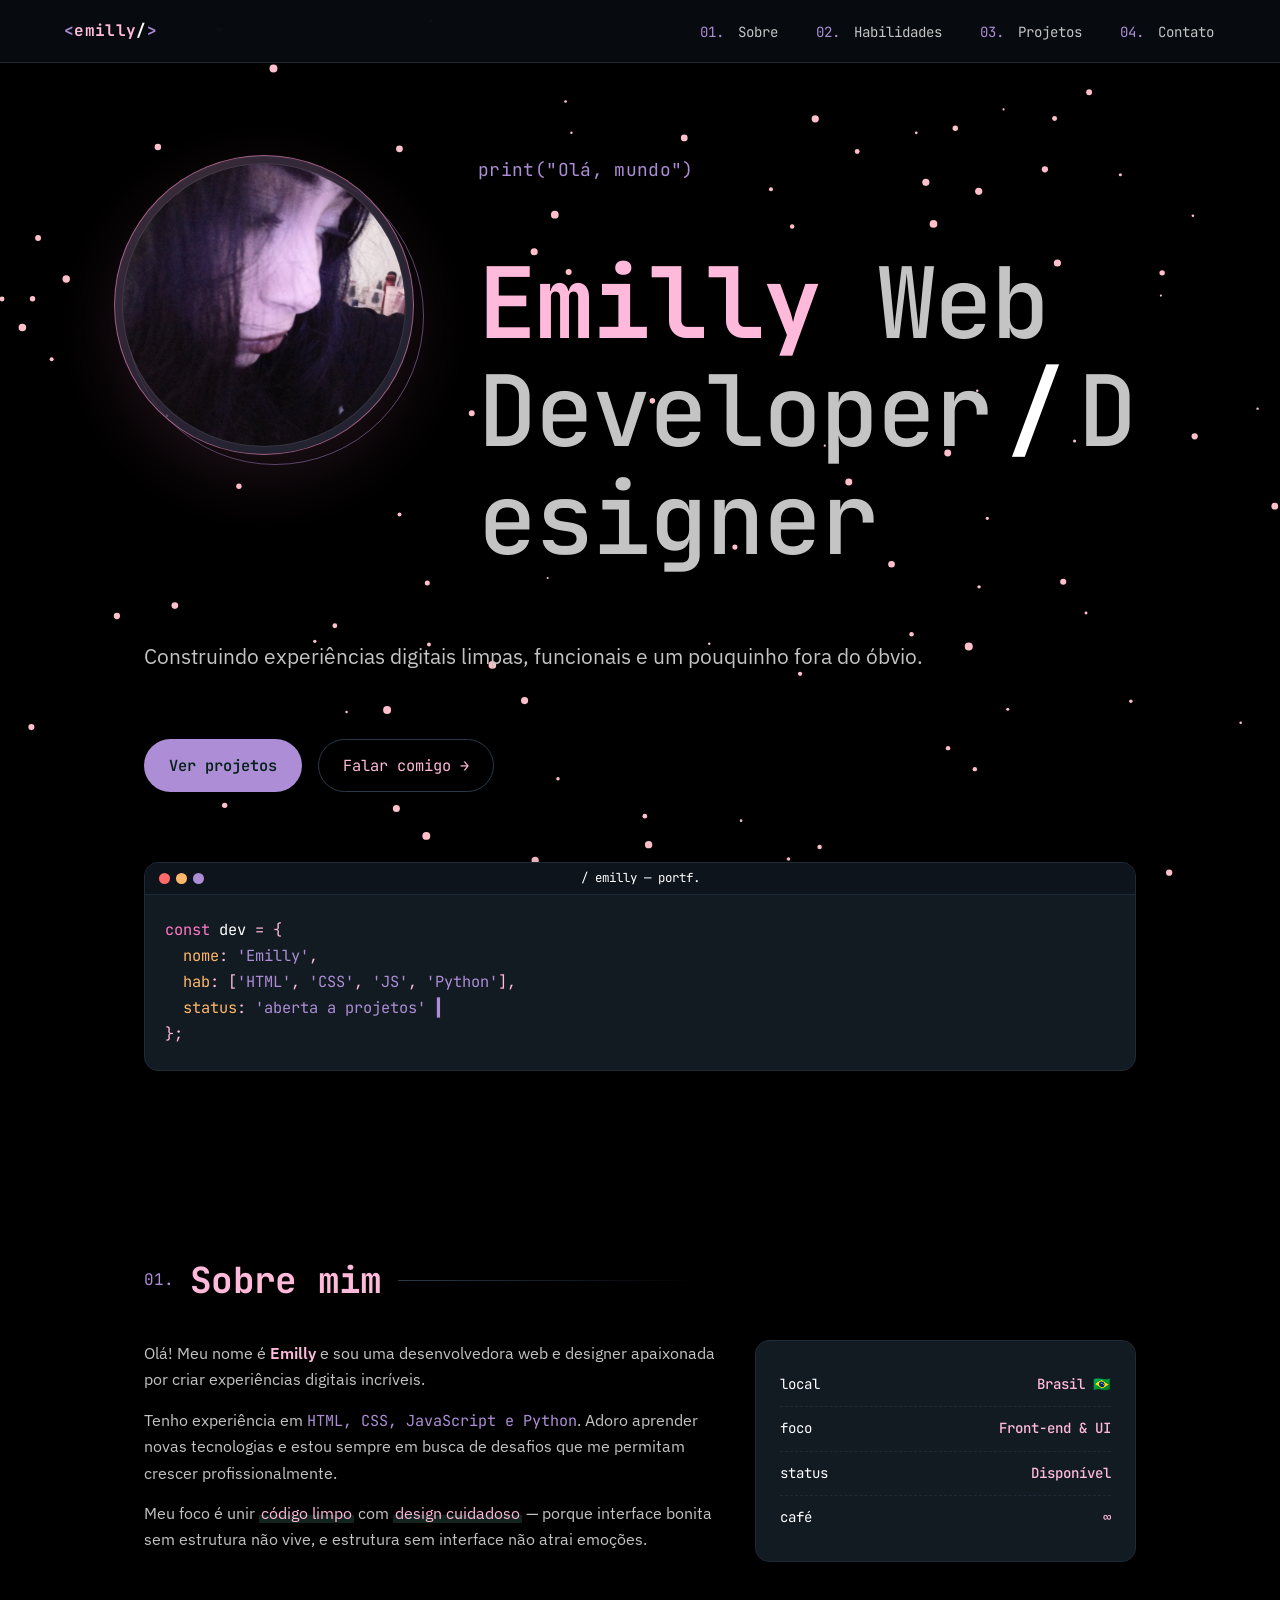
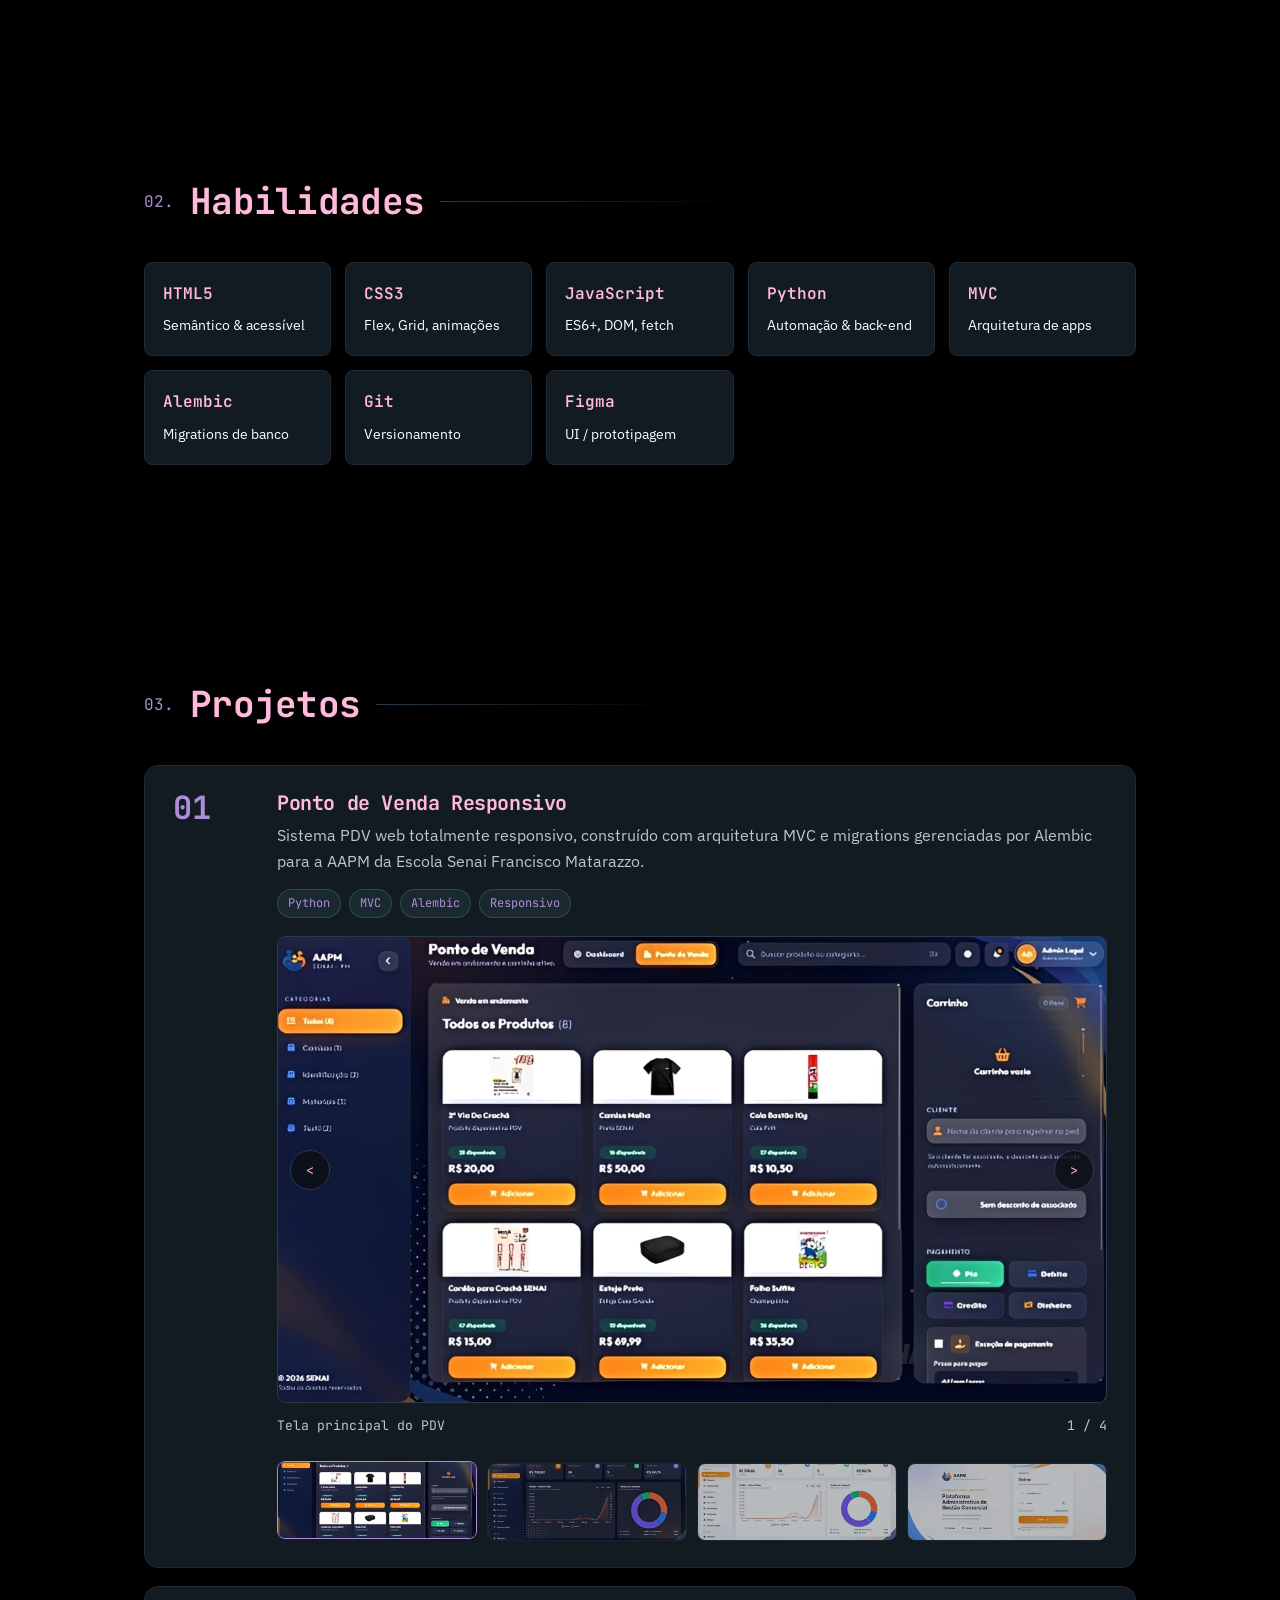
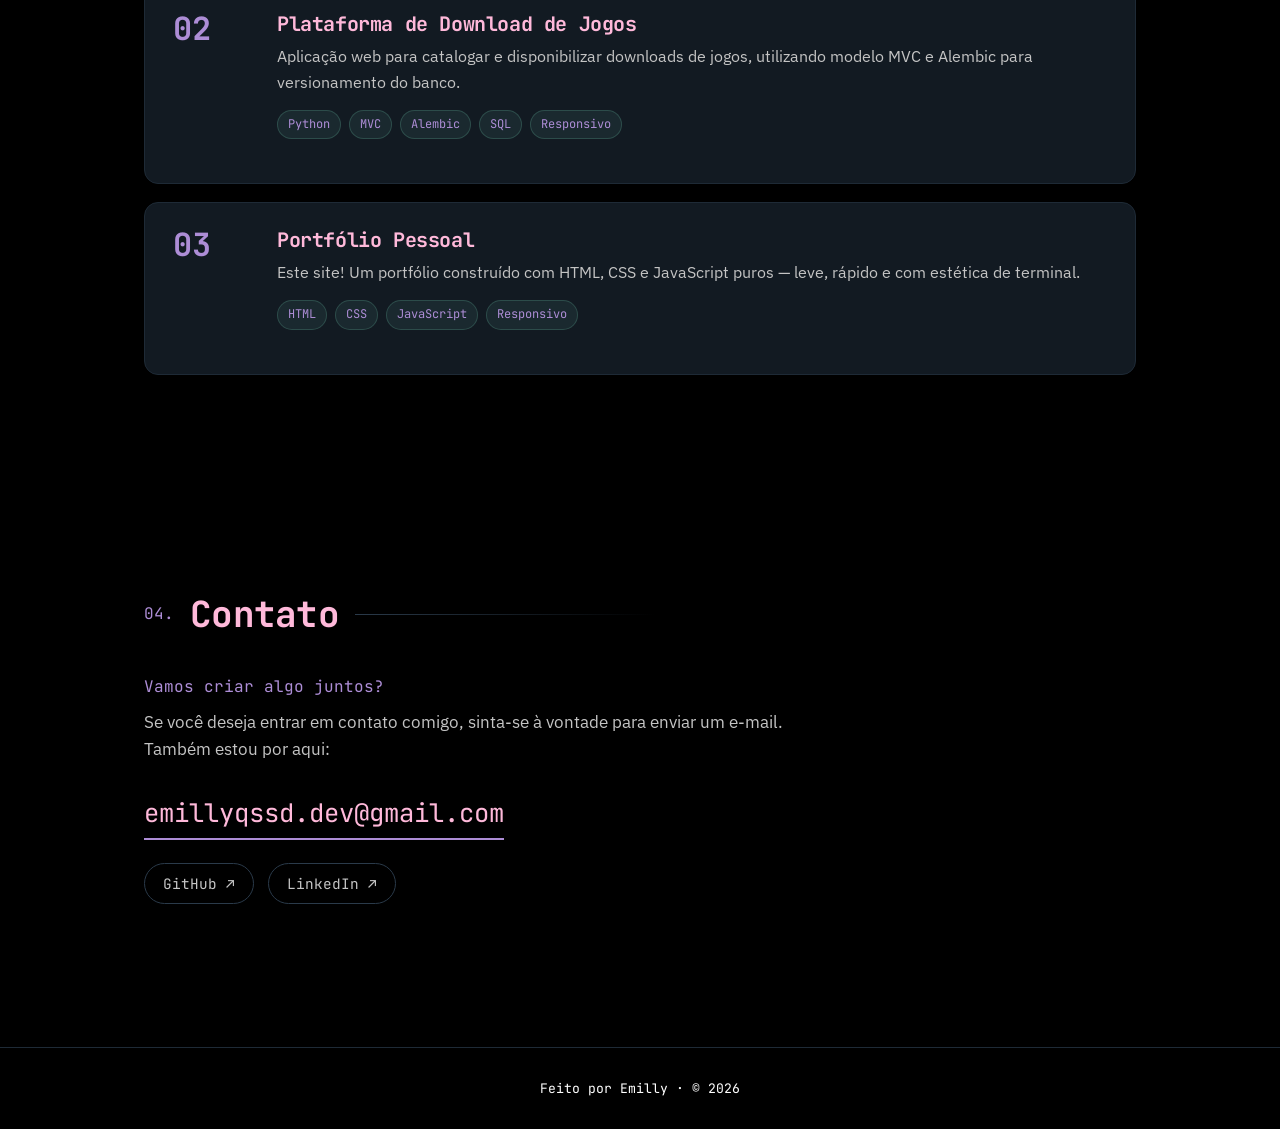
==== index.html @ 69120633 "Adicionando arquivo index.html do portfólio" ====
<!doctype html>
<html lang="pt-br">
  <head>
    <meta charset="UTF-8" />
    <meta name="viewport" content="width=device-width, initial-scale=1.0" />
    <meta
      name="description"
      content="Portfólio de Emilly — Web Developer & Designer"
    />
    <title>Emilly · Web Desenvolvedora / Designer</title>
    <link rel="preconnect" href="https://fonts.googleapis.com" />
    <link rel="preconnect" href="https://fonts.gstatic.com" crossorigin />
    <link
      href="https://fonts.googleapis.com/css2?family=JetBrains+Mono:wght@400;500;700&family=IBM+Plex+Sans:wght@300;400;500;600&display=swap"
      rel="stylesheet"
    />
    <link rel="stylesheet" href="/styles/index.css" />
    <link rel="icon" href="/img/luapfp.png.png" />
  </head>
  <body>
    <canvas id="particleCanvas"></canvas>

    <a class="skip-link" href="#sobre">Pular para o conteúdo</a>

    <header class="navbar">
      <a href="#" class="logo" aria-label="Início">
        <span class="logo-bracket">&lt;</span>emilly<span class="logo-slash"
          >/</span
        ><span class="logo-bracket">&gt;</span>
      </a>
      <nav aria-label="Navegação principal">
        <ul class="nav-links">
          <li>
            <a href="#sobre"><span class="nav-index">01.</span> Sobre</a>
          </li>
          <li>
            <a href="#habilidades"
              ><span class="nav-index">02.</span> Habilidades</a
            >
          </li>
          <li>
            <a href="#projetos"><span class="nav-index">03.</span> Projetos</a>
          </li>
          <li>
            <a href="#contato"><span class="nav-index">04.</span> Contato</a>
          </li>
        </ul>
      </nav>
      <button class="nav-toggle" aria-label="Abrir menu" aria-expanded="false">
        <span></span><span></span><span></span>
      </button>
    </header>

    <main>
      <section class="hero" id="home">
        <div class="hero-inner">
          <div class="hero-copy">
          <p class="hero-greeting">print("Olá, mundo")</p>
          <h1>
            <span class="hero-name">Emilly  <span class="hero-role"
              >Web Developer<span class="slash">/</span>Designer</span
            ></span>
           
          </h1>
          <p class="hero-sub">
            Construindo experiências digitais limpas, funcionais e um pouquinho
            fora do óbvio.
          </p>
          <div class="hero-cta">
            <a href="#projetos" class="btn btn-primary">Ver projetos</a>
            <a href="#contato" class="btn btn-ghost">Falar comigo →</a>
          </div>
          <div class="hero-terminal" aria-hidden="true">
            <div class="terminal-bar">
              <span></span><span></span><span></span>
              <p> / emilly — portf.</p>
            </div>
            <pre class="terminal-body">
<span class="tl-c">const</span> <span class="tl-v">dev</span> = {
  <span class="tl-k">nome</span>: <span class="tl-s">'Emilly'</span>,
  <span class="tl-k">hab</span>: [<span class="tl-s">'HTML'</span>, <span class="tl-s">'CSS'</span>, <span class="tl-s">'JS'</span>, <span class="tl-s">'Python'</span>],
  <span class="tl-k">status</span>: <span class="tl-s">'aberta a projetos'</span> <span class="cursor">▍</span>
};</pre>
          </div>
          </div>
          <aside class="hero-profile" aria-label="Foto de perfil de Emilly">
            <div class="profile-frame">
              <img src="/img/perfil.png" alt="Foto de perfil de Emilly" />
            </div>
          </aside>
        </div>
      </section>

      <section class="section about" id="sobre">
        <header class="section-head">
          <span class="section-num">01.</span>
          <h2>Sobre mim</h2>
          <span class="section-line"></span>
        </header>
        <div class="about-grid">
          <div class="about-text">
            <p>
              Olá! Meu nome é <strong>Emilly</strong> e sou uma desenvolvedora
              web e designer apaixonada por criar experiências digitais
              incríveis.
            </p>
            <p>
              Tenho experiência em <em>HTML, CSS, JavaScript e Python</em>.
              Adoro aprender novas tecnologias e estou sempre em busca de
              desafios que me permitam crescer profissionalmente.
            </p>
            <p>
              Meu foco é unir <span class="hl">código limpo</span> com
              <span class="hl">design cuidadoso</span> — porque interface bonita
              sem estrutura não vive, e estrutura sem interface não atrai emoções.
            </p>
          </div>
          <aside class="about-card" aria-label="Resumo rápido">
            <ul>
              <li><span>local</span><b>Brasil 🇧🇷</b></li>
              <li><span>foco</span><b>Front-end & UI</b></li>
              <li><span>status</span><b class="status-dot">Disponível</b></li>
              <li><span>café</span><b>∞</b></li>
            </ul>
          </aside>
        </div>
      </section>

      <section class="section habilidades" id="habilidades">
        <header class="section-head">
          <span class="section-num">02.</span>
          <h2>Habilidades</h2>
          <span class="section-line"></span>
        </header>
        <ul class="habilidades-grid">
          <li><b>HTML5</b><span>Semântico & acessível</span></li>
          <li><b>CSS3</b><span>Flex, Grid, animações</span></li>
          <li><b>JavaScript</b><span>ES6+, DOM, fetch</span></li>
          <li><b>Python</b><span>Automação & back-end</span></li>
          <li><b>MVC</b><span>Arquitetura de apps</span></li>
          <li><b>Alembic</b><span>Migrations de banco</span></li>
          <li><b>Git</b><span>Versionamento</span></li>
          <li><b>Figma</b><span>UI / prototipagem</span></li>
        </ul>
      </section>

      <section class="section projects" id="projetos">
        <header class="section-head">
          <span class="section-num">03.</span>
          <h2>Projetos</h2>
          <span class="section-line"></span>
        </header>
        <ul class="projects-list">
          <li class="project-card">
            <div class="project-index">01</div>
            <div class="project-body">
              <h3>Ponto de Venda Responsivo</h3>
              <p>
                Sistema PDV web totalmente responsivo, construído com
                arquitetura MVC e migrations gerenciadas por Alembic para a AAPM da Escola Senai Francisco Matarazzo.
              </p>
              <div class="project-tags">
                <span>Python</span><span>MVC</span><span>Alembic</span
                ><span>Responsivo</span>
              </div>
              <div class="project-gallery" data-gallery>
                <div class="gallery-stage">
                  <button class="gallery-control gallery-prev" type="button" aria-label="Foto anterior">
                    <span aria-hidden="true">&lt;</span>
                  </button>
                  <button class="gallery-main" type="button" aria-label="Ampliar imagem do projeto">
                    <img src="/img/pontovenda.png" alt="Tela do ponto de venda responsivo" />
                  </button>
                  <button class="gallery-control gallery-next" type="button" aria-label="Próxima foto">
                    <span aria-hidden="true">&gt;</span>
                  </button>
                </div>
                <div class="gallery-info">
                  <p class="gallery-caption">Tela principal do PDV</p>
                  <p class="gallery-count" aria-live="polite">1 / 4</p>
                </div>
                <div class="gallery-thumbs" aria-label="Fotos do projeto Ponto de Venda Responsivo">
                  <button class="gallery-thumb is-active" type="button" aria-label="Ver tela principal do PDV">
                    <img src="/img/pontovenda.png" alt="Tela principal do PDV" data-caption="Tela principal do PDV" />
                  </button>
                  <button class="gallery-thumb" type="button" aria-label="Ver dashboard no tema escuro">
                    <img src="/img/dashboarddark.png" alt="Dashboard do PDV em tema escuro" data-caption="Dashboard no tema escuro" />
                  </button>
                  <button class="gallery-thumb" type="button" aria-label="Ver dashboard no tema claro">
                    <img src="/img/dashboardlight.png" alt="Dashboard do PDV em tema claro" data-caption="Dashboard no tema claro" />
                  </button>
                  <button class="gallery-thumb" type="button" aria-label="Ver página de login">
                    <img src="/img/login.png" alt="Página de login do sistema" data-caption="Página de login" />
                  </button>
                </div>
              </div>
            </div>
          </li>
          <li class="project-card">
            <div class="project-index">02</div>
            <div class="project-body">
              <h3>Plataforma de Download de Jogos</h3>
              <p>
                Aplicação web para catalogar e disponibilizar downloads de
                jogos, utilizando modelo MVC e Alembic para versionamento do
                banco.
              </p>
              <div class="project-tags">
                <span>Python</span><span>MVC</span><span>Alembic</span
                ><span>SQL</span><span>Responsivo</span>
              </div>
            </div>
          </li>
          <li class="project-card">
            <div class="project-index">03</div>
            <div class="project-body">
              <h3>Portfólio Pessoal</h3>
              <p>
                Este site! Um portfólio construído com HTML, CSS e JavaScript
                puros — leve, rápido e com estética de terminal.
              </p>
              <div class="project-tags">
                <span>HTML</span><span>CSS</span><span>JavaScript</span><span>Responsivo</span>
              </div>
            </div>
          </li>
        </ul>
      </section>

      <section class="section contact" id="contato">
        <header class="section-head">
          <span class="section-num">04.</span>
          <h2>Contato</h2>
          <span class="section-line"></span>
        </header>
        <div class="contact-inner">
          <p class="contact-lead">Vamos criar algo juntos?</p>
          <p class="contact-text">
            Se você deseja entrar em contato comigo, sinta-se à vontade para
            enviar um e-mail. Também estou por aqui:
          </p>
          <a class="contact-mail" href="https://workspace.google.com/intl/pt-BR/gmail/"
            >emillyqssd.dev@gmail.com</a
          >
          <ul class="socials" aria-label="Redes sociais">
            <li>
              <a href="https://github.com/emmy-qssd" target="_blank" rel="noopener"
                >GitHub ↗</a
              >
            </li>
            <li>
              <a href="https://linkedin.com/in/emilly-quessada" target="_blank" rel="noopener"
                >LinkedIn ↗</a
              >
            </li>
          </ul>
        </div>
      </section>
    </main>

    <footer class="footer">
      <p>
        Feito por Emilly · ©
        <span id="year"></span>
      </p>
    </footer>

    <div class="gallery-lightbox" aria-hidden="true" role="dialog" aria-label="Imagem ampliada do projeto">
      <button class="lightbox-close" type="button" aria-label="Fechar visualização">&times;</button>
      <button class="lightbox-nav lightbox-prev" type="button" aria-label="Imagem anterior">&lt;</button>
      <figure>
        <img src="" alt="" />
        <figcaption></figcaption>
      </figure>
      <button class="lightbox-nav lightbox-next" type="button" aria-label="Próxima imagem">&gt;</button>
    </div>

    <script src="/interaction/index.js">
    </script>
  </body>
</html>
---- styles/index.css ----
:root {
    --bg:            #000000;
    --bg-elev:       #10161d;
    --bg-card:       #121a22;
    --border:        #1e2a36;
    --border-strong: #2a3a4a;

    --text:          #ffb9da;
    --text-dim:      #c4c4c4;
    --text-mute:     #ffffff;

    --accent:        #ad8dd6;   /* mint / terminal green */
    --accent-2:      #ffffff;   /* cyan */
    --accent-warm:   #ffb86b;   /* highlight warm */
    --danger:        #ff6a6a;

    /* Typography */
    --font-mono: 'JetBrains Mono', ui-monospace, 'Fira Code', Menlo, monospace;
    --font-sans: 'IBM Plex Sans', system-ui, -apple-system, Segoe UI, sans-serif;

    /* Layout */
    --maxw: 1120px;
    --radius: 14px;
    --radius-sm: 8px;
    --shadow-1: 0 1px 0 rgba(255,255,255,0.03) inset, 0 10px 30px rgba(0,0,0,0.35);

    --ease: cubic-bezier(.2,.7,.2,1);
}

*,
*::before,
*::after { box-sizing: border-box; }

html { scroll-behavior: smooth; }

html {
    scrollbar-width: thin;
    scrollbar-color: #ff8fc7 #080c10;
}

::-webkit-scrollbar {
    width: 12px;
}

::-webkit-scrollbar-track {
    background: #080c10;
}

::-webkit-scrollbar-thumb {
    background: linear-gradient(180deg, #ff8fc7, #ad8dd6);
    border: 3px solid #080c10;
    border-radius: 999px;
}

::-webkit-scrollbar-thumb:hover {
    background: linear-gradient(180deg, #ffb9da, #ff8fc7);
}

body {
    margin: 0;
    background: var(--bg);
    color: var(--text);
    font-family: var(--font-sans);
    font-size: 16px;
    line-height: 1.65;
    -webkit-font-smoothing: antialiased;
    text-rendering: optimizeLegibility;
    overflow-x: hidden;
}

img,
picture,
video,
canvas,
svg {
    max-width: 100%;
}

/* Subtle grid + noise background */
body::before {
    content: \"\";
    position: fixed; inset: 0;
    background-image:
        radial-gradient(1000px 500px at 85% -10%, rgba(126,231,199,0.08), transparent 60%),
        radial-gradient(700px 400px at -10% 20%, rgba(106,193,255,0.06), transparent 60%),
        linear-gradient(transparent 95%, rgba(255,255,255,0.03) 95%),
        linear-gradient(90deg, transparent 95%, rgba(255,255,255,0.03) 95%);
    background-size: auto, auto, 32px 32px, 32px 32px;
    pointer-events: none;
    z-index: -1;
}

h1,h2,h3 {
    font-family: var(--font-mono);
    font-weight: 700;
    letter-spacing: -0.02em;
    line-height: 1.1;
    margin: 0;
}

p { margin: 0; }
ul { list-style: none; padding: 0; margin: 0; }
a { color: inherit; text-decoration: none; }

::selection { background: var(--accent); color: #06231b; }

.skip-link {
    position: absolute; left: -9999px; top: 0;
    background: var(--accent); color: #06231b; padding: 8px 14px;
    font-family: var(--font-mono); font-size: .85rem; border-radius: 0 0 8px 0;
    z-index: 100;
}
.skip-link:focus { left: 0; }

/* ---------- Navbar ---------- */
.navbar {
    position: sticky;
    top: 0;
    z-index: 50;
    display: flex;
    align-items: center;
    justify-content: space-between;
    padding: 18px clamp(20px, 5vw, 64px);
    background: rgba(11, 15, 20, 0.72);
    backdrop-filter: blur(18px);
    -webkit-backdrop-filter: blur(18px);
    border-bottom: 1px solid var(--border);
}

.logo {
    font-family: var(--font-mono);
    font-weight: 700;
    font-size: 1rem;
    letter-spacing: .02em;
    color: var(--text);
    transition: color .2s var(--ease);
}
.logo-bracket { color: var(--accent); }
.logo-slash   { color: var(--accent-2); }
.logo:hover   { color: var(--accent); }

.nav-links {
    display: flex;
    gap: clamp(18px, 3vw, 34px);
}
.nav-links a {
    font-family: var(--font-mono);
    font-size: .88rem;
    color: var(--text-dim);
    padding: 6px 2px;
    position: relative;
    transition: color .2s var(--ease);
}
.nav-links a::after {
    content: \"\";
    position: absolute; left: 0; right: 100%; bottom: 0;
    height: 1px; background: var(--accent);
    transition: right .35s var(--ease);
}
.nav-links a:hover,
.nav-links a:focus-visible { color: var(--text); }
.nav-links a:hover::after,
.nav-links a:focus-visible::after { right: 0; }
.nav-index { color: var(--accent); margin-right: 6px; }

.nav-toggle {
    display: none;
    background: transparent;
    border: 1px solid var(--border-strong);
    border-radius: 8px;
    width: 40px; height: 40px;
    padding: 10px;
    cursor: pointer;
    flex-direction: column;
    justify-content: space-between;
}
.nav-toggle span {
    display: block; height: 2px; background: var(--text); border-radius: 2px;
    transition: transform .3s var(--ease), opacity .3s var(--ease);
}
.nav-toggle.is-open span:nth-child(1) { transform: translateY(7px) rotate(45deg); }
.nav-toggle.is-open span:nth-child(2) { opacity: 0; }
.nav-toggle.is-open span:nth-child(3) { transform: translateY(-7px) rotate(-45deg); }

.hero {
    padding: clamp(46px, 8vw, 92px) clamp(20px, 5vw, 64px) clamp(44px, 8vw, 80px);
    max-width: var(--maxw);
    margin: 0 auto;
}
.hero-inner {
    display: grid;
    grid-template-columns: minmax(180px, 270px) minmax(0, 1fr);
    gap: clamp(34px, 5vw, 72px);
    align-items: start;
}
.hero-copy {
    display: contents;
}
.hero-profile {
    justify-self: end;
    width: clamp(200px, 25vw, 300px);
    grid-column: 1;
    grid-row: 1 / span 2;
    margin-top: 0;
    animation: fadeUp 1s var(--ease) both;
    animation-delay: .32s;
}
.profile-frame {
    position: center;
    aspect-ratio: 1;
    border: 1px solid rgba(255, 143, 199, .55);
    border-radius: 50%;
    padding: 8px;
    background:
        linear-gradient(145deg, rgba(255, 143, 199, .18), rgba(173, 141, 214, .10)),
        rgba(18, 26, 34, .8);
    box-shadow: 0 22px 70px rgba(255, 143, 199, .12), var(--shadow-1);
    transform: none;
    transition: transform .35s var(--ease), border-color .35s var(--ease), box-shadow .35s var(--ease);
}
.profile-frame::before {
    content: "";
    position: absolute;
    inset: 12px -10px -10px 12px;
    z-index: -1;
    border: 1px solid rgba(173, 141, 214, .55);
    border-radius: 50%;
}
.profile-frame::after {
    content: "";
    position: absolute;
    inset: 8px;
    border-radius: 50%;
    box-shadow: inset 0 0 0 1px rgba(255, 255, 255, .08);
    pointer-events: none;
}
.profile-frame:hover {
    transform: translateY(-4px);
    border-color: #ff8fc7;
    box-shadow: 0 26px 80px rgba(255, 143, 199, .18), var(--shadow-1);
}
.profile-frame img {
    width: 100%;
    height: 100%;
    display: block;
    object-fit: cover;
    object-position: 42% center;
    border-radius: 50%;
    filter: saturate(.92) contrast(1.04);
}

.hero-greeting {
    grid-column: 2;
    min-width: 0;
    font-family: var(--font-mono);
    color: var(--accent);
    font-size: clamp(1rem, 1.4vw, 1.12rem);
    letter-spacing: .02em;
    animation: fadeIn .8s var(--ease) both;
}

.hero h1 {
    grid-column: 2;
    min-width: 0;
    font-size: clamp(3rem, 8.8vw, 6.15rem);
    display: flex; flex-direction: column; gap: 12px;
    animation: fadeUp .9s var(--ease) both;
    animation-delay: .08s;
    overflow-wrap: anywhere;
}
.hero-name { color: var(--text); }
.hero-role {
    color: var(--text-dim);
    font-weight: 500;
}
.hero-role .slash {
    color: var(--accent-2);
    font-weight: 700;
    padding: 0 .15em;
}

.hero-sub {
    grid-column: 1 / -1;
    max-width: none;
    color: var(--text-dim);
    font-size: clamp(1.08rem, 1.9vw, 1.32rem);
    animation: fadeUp .9s var(--ease) both;
    animation-delay: .18s;
    line-height: 1.75;
}

.hero-cta {
    grid-column: 1 / -1;
    display: flex; flex-wrap: wrap; gap: 16px;
    animation: fadeUp .9s var(--ease) both;
    animation-delay: .28s;
}

/* Buttons */
.btn {
    display: inline-flex; align-items: center; gap: 8px;
    font-family: var(--font-mono);
    font-size: clamp(.94rem, 1.2vw, 1.02rem);
    padding: 13px 24px;
    border-radius: 999px;
    border: 1px solid transparent;
    transition: transform .2s var(--ease), background .3s var(--ease), color .3s var(--ease), border-color .3s var(--ease);
    cursor: pointer;
    will-change: transform;
}
.btn-primary {
    background: var(--accent);
    color: #06231b;
    font-weight: 600;
}
.btn-primary:hover { transform: translateY(-2px); background: #ffcede; }
.btn-ghost {
    color: var(--text);
    border-color: var(--border-strong);
    background: transparent;
}
.btn-ghost:hover { border-color: var(--accent); color: var(--accent); transform: translateY(-2px); }

.hero-terminal {
    grid-column: 1 / -1;
    margin-top: 6px;
    background: var(--bg-card);
    border: 1px solid var(--border);
    border-radius: var(--radius);
    box-shadow: var(--shadow-1);
    overflow: hidden;
    max-width: none;
    width: 100%;
    animation: fadeUp 1s var(--ease) both;
    animation-delay: .38s;
}
.terminal-bar {
    display: flex; align-items: center; gap: 6px;
    padding: 10px 14px;
    background: #0d141b;
    border-bottom: 1px solid var(--border);
    position: relative;
}
.terminal-bar span {
    width: 11px; height: 11px; border-radius: 50%;
    background: #3a4653;
}
.terminal-bar span:nth-child(1) { background: #ff6a6a; }
.terminal-bar span:nth-child(2) { background: #ffb86b; }
.terminal-bar span:nth-child(3) { background: var(--accent); }
.terminal-bar p {
    position: absolute; left: 50%; transform: translateX(-50%);
    font-family: var(--font-mono);
    font-size: .78rem;
    color: var(--text-mute);
}
.terminal-body {
    font-family: var(--font-mono);
    font-size: clamp(.92rem, 1.2vw, 1rem);
    line-height: 1.7;
    padding: 22px 20px;
    color: var(--text);
    margin: 0;
    white-space: pre;
    overflow-x: auto;
}
.tl-c { color: #ff79c6; }
.tl-v { color: var(--accent-2); }
.tl-k { color: var(--accent-warm); }
.tl-s { color: var(--accent); }
.cursor {
    color: var(--accent);
    animation: blink 1s steps(1) infinite;
    margin-left: 2px;
}

/* ---------- Sections ---------- */
.section {
    padding: clamp(60px, 9vw, 110px) clamp(20px, 5vw, 64px);
    max-width: var(--maxw);
    margin: 0 auto;
    width: 100%;
}

.section-head {
    display: flex;
    align-items: center;
    gap: 16px;
    margin-bottom: 40px;
}
.section-num {
    font-family: var(--font-mono);
    color: var(--accent);
    font-size: 1rem;
}
.section-head h2 {
    font-size: clamp(1.6rem, 3.5vw, 2.25rem);
    color: var(--text);
}
.section-line {
    flex: 1;
    height: 1px;
    background: linear-gradient(90deg, var(--border-strong), transparent);
    max-width: 300px;
}

/* ---------- About ---------- */
.about-grid {
    display: grid;
    grid-template-columns: 1.5fr 1fr;
    gap: 40px;
    align-items: start;
}
.about-text,
.about-card,
.project-body,
.contact-inner {
    min-width: 0;
}
.about-text p + p { margin-top: 14px; }
.about-text p { color: var(--text-dim); }
.about-text strong { color: var(--text); font-weight: 600; }
.about-text em { color: var(--accent); font-style: normal; font-family: var(--font-mono); font-size: .95em; }
.hl {
    color: var(--text);
    box-shadow: inset 0 -.5em 0 rgba(126,231,199,0.15);
    padding: 0 2px;
}

.about-card {
    background: var(--bg-card);
    border: 1px solid var(--border);
    border-radius: var(--radius);
    padding: 22px 24px;
    font-family: var(--font-mono);
    font-size: .88rem;
}
.about-card ul li {
    display: flex;
    justify-content: space-between;
    align-items: center;
    padding: 10px 0;
    border-bottom: 1px dashed var(--border);
}
.about-card ul li:last-child { border-bottom: none; }
.about-card ul li span { color: var(--text-mute); }
.about-card ul li b { color: var(--text); font-weight: 500; }
.status-dot::before {
    content: \"\";
    display: inline-block;
    width: 8px; height: 8px;
    border-radius: 50%;
    background: var(--accent);
    margin-right: 8px;
    box-shadow: 0 0 0 4px rgba(126,231,199,0.15);
    animation: pulse 2s var(--ease) infinite;
}

/* ---------- Habilidades ---------- */
.habilidades-grid {
    display: grid;
    grid-template-columns: repeat(auto-fill, minmax(180px, 1fr));
    gap: 14px;
}
.habilidades-grid li {
    background: var(--bg-card);
    border: 1px solid var(--border);
    border-radius: var(--radius-sm);
    padding: 18px 18px;
    transition: transform .25s var(--ease), border-color .25s var(--ease), background .25s var(--ease);
    position: relative;
    overflow: hidden;
}
.habilidades-grid li::before {
    content: \"\";
    position: absolute; top: 0; left: 0;
    width: 3px; height: 100%;
    background: var(--accent);
    transform: scaleY(0);
    transform-origin: bottom;
    transition: transform .3s var(--ease);
}
.habilidades-grid li:hover {
    transform: translateY(-3px);
    border-color: var(--border-strong);
    background: #141d26;
}
.habilidades-grid li:hover::before { transform: scaleY(1); }
.habilidades-grid li b {
    display: block;
    font-family: var(--font-mono);
    font-weight: 600;
    color: var(--text);
    margin-bottom: 4px;
}
.habilidades-grid li span {
    font-size: .85rem;
    color: var(--text-mute);
}

/* ---------- Projects ---------- */
.projects-list {
    display: grid;
    gap: 18px;
}
.project-card {
    display: grid;
    grid-template-columns: 80px 1fr;
    gap: 24px;
    align-items: start;
    background: var(--bg-card);
    border: 1px solid var(--border);
    border-radius: var(--radius);
    padding: 26px 28px;
    transition: transform .3s var(--ease), border-color .3s var(--ease);
    position: relative;
    overflow: hidden;
}
.project-card::after {
    content: \"\";
    position: absolute; inset: 0;
    background: radial-gradient(300px 200px at var(--x,50%) var(--y,50%), rgba(126,231,199,0.06), transparent 60%);
    opacity: 0;
    transition: opacity .3s var(--ease);
    pointer-events: none;
}
.project-card:hover {
    transform: translateY(-4px);
    border-color: var(--border-strong);
}
.project-card:hover::after { opacity: 1; }
.project-index {
    font-family: var(--font-mono);
    font-size: 2rem;
    color: var(--accent);
    font-weight: 700;
    line-height: 1;
}
.project-body h3 {
    font-size: 1.25rem;
    color: var(--text);
    margin-bottom: 8px;
    overflow-wrap: anywhere;
}
.project-body p {
    color: var(--text-dim);
    margin-bottom: 14px;
}
.project-tags {
    display: flex; flex-wrap: wrap; gap: 8px;
    margin-bottom: 18px;
}
.project-tags span {
    font-family: var(--font-mono);
    font-size: .75rem;
    padding: 4px 10px;
    background: rgba(126,231,199,0.08);
    color: var(--accent);
    border: 1px solid rgba(126,231,199,0.18);
    border-radius: 999px;
}
.project-gallery {
    display: grid;
    gap: 12px;
    margin-top: 18px;
}
.gallery-stage {
    position: relative;
    overflow: hidden;
    border: 1px solid var(--border-strong);
    border-radius: var(--radius-sm);
    background: #080c10;
    aspect-ratio: 16 / 9;
}
.gallery-main {
    width: 100%;
    height: 100%;
    display: block;
    padding: 0;
    border: 0;
    background: transparent;
    cursor: zoom-in;
}
.gallery-main img {
    width: 100%;
    height: 100%;
    display: block;
    object-fit: cover;
    transition: transform .45s var(--ease), opacity .25s var(--ease);
}
.gallery-stage:hover .gallery-main img {
    transform: scale(1.03);
}
.gallery-control,
.lightbox-nav,
.lightbox-close {
    font-family: var(--font-mono);
    border: 1px solid var(--border-strong);
    background: rgba(11, 15, 20, 0.78);
    color: var(--text);
    cursor: pointer;
    transition: transform .2s var(--ease), border-color .2s var(--ease), color .2s var(--ease), background .2s var(--ease);
}
.gallery-control {
    position: absolute;
    top: 50%;
    z-index: 2;
    width: 40px;
    height: 40px;
    border-radius: 50%;
    transform: translateY(-50%);
}
.gallery-prev { left: 12px; }
.gallery-next { right: 12px; }
.gallery-control:hover,
.lightbox-nav:hover,
.lightbox-close:hover {
    color: var(--accent);
    border-color: var(--accent);
    background: rgba(16, 22, 29, 0.95);
}
.gallery-control:hover {
    transform: translateY(-50%) scale(1.06);
}
.gallery-info {
    display: flex;
    align-items: center;
    justify-content: space-between;
    gap: 16px;
    color: var(--text-dim);
    font-family: var(--font-mono);
    font-size: .82rem;
}
.gallery-caption {
    min-width: 0;
    overflow-wrap: anywhere;
}
.gallery-count {
    color: var(--accent);
    white-space: nowrap;
}
.gallery-thumbs {
    display: grid;
    grid-template-columns: repeat(4, minmax(0, 1fr));
    gap: 10px;
}
.gallery-thumb {
    height: 78px;
    padding: 0;
    border: 1px solid var(--border);
    border-radius: var(--radius-sm);
    background: #080c10;
    overflow: hidden;
    cursor: pointer;
    opacity: .7;
    transition: opacity .2s var(--ease), transform .2s var(--ease), border-color .2s var(--ease);
}
.gallery-thumb img {
    width: 100%;
    height: 100%;
    display: block;
    object-fit: cover;
}
.gallery-thumb:hover,
.gallery-thumb.is-active {
    opacity: 1;
    border-color: var(--accent);
    transform: translateY(-2px);
}
.gallery-lightbox {
    position: fixed;
    inset: 0;
    z-index: 100;
    display: grid;
    place-items: center;
    padding: clamp(18px, 4vw, 48px);
    background: rgba(0, 0, 0, .86);
    opacity: 0;
    pointer-events: none;
    transition: opacity .25s var(--ease);
}
.gallery-lightbox.is-open {
    opacity: 1;
    pointer-events: auto;
}
.gallery-lightbox figure {
    width: min(100%, 1040px);
    margin: 0;
}
.gallery-lightbox img {
    width: 100%;
    max-height: 78vh;
    display: block;
    object-fit: contain;
    border: 1px solid var(--border-strong);
    border-radius: var(--radius-sm);
    background: #080c10;
    box-shadow: var(--shadow-1);
}
.gallery-lightbox figcaption {
    margin-top: 12px;
    text-align: center;
    color: var(--text);
    font-family: var(--font-mono);
    font-size: .92rem;
}
.lightbox-close,
.lightbox-nav {
    position: absolute;
    display: grid;
    place-items: center;
    border-radius: 50%;
}
.lightbox-close {
    top: 18px;
    right: 18px;
    width: 42px;
    height: 42px;
    font-size: 1.4rem;
}
.lightbox-nav {
    top: 50%;
    width: 46px;
    height: 46px;
    transform: translateY(-50%);
    font-size: 1.2rem;
}
.lightbox-prev { left: 18px; }
.lightbox-next { right: 18px; }
.lightbox-nav:hover {
    transform: translateY(-50%) scale(1.06);
}

/* ---------- Contact ---------- */
.contact-inner {
    max-width: 680px;
}
.contact-lead {
    font-family: var(--font-mono);
    color: var(--accent);
    font-size: 1rem;
    margin-bottom: 8px;
}
.contact-inner h2 { margin-bottom: 12px; }
.contact-text {
    color: var(--text-dim);
    font-size: 1.05rem;
    margin-bottom: 24px;
}
.contact-mail {
    display: inline-block;
    font-family: var(--font-mono);
    font-size: clamp(1.1rem, 2.4vw, 1.6rem);
    color: var(--text);
    padding: 4px 0;
    border-bottom: 2px solid var(--accent);
    transition: color .25s var(--ease), transform .25s var(--ease);
    word-break: break-all;
}
.contact-mail:hover {
    color: var(--accent);
    transform: translateX(4px);
}
.socials {
    display: flex; flex-wrap: wrap; gap: 14px;
    margin-top: 30px;
}
.socials a {
    font-family: var(--font-mono);
    font-size: .9rem;
    padding: 10px 18px;
    border: 1px solid var(--border-strong);
    border-radius: 999px;
    color: var(--text-dim);
    transition: all .25s var(--ease);
}
.socials a:hover {
    color: var(--accent);
    border-color: var(--accent);
    transform: translateY(-2px);
}

.footer {
    padding: 30px 20px;
    text-align: center;
    color: var(--text-mute);
    font-family: var(--font-mono);
    font-size: .82rem;
    border-top: 1px solid var(--border);
    margin-top: 40px;
}

@keyframes fadeIn {
    from { opacity: 0; }
    to   { opacity: 1; }
}
@keyframes fadeUp {
    from { opacity: 0; transform: translateY(20px); }
    to   { opacity: 1; transform: translateY(0); }
}
@keyframes blink {
    50% { opacity: 0; }
}
@keyframes pulse {
    0%,100% { box-shadow: 0 0 0 4px rgba(126,231,199,0.15); }
    50%     { box-shadow: 0 0 0 8px rgba(126,231,199,0.04); }
}

/* ---------- Focus states ---------- */
a:focus-visible,
button:focus-visible {
    outline: 2px solid var(--accent);
    outline-offset: 3px;
    border-radius: 4px;
}

@media (max-width: 820px) {
    .navbar {
        padding-inline: clamp(16px, 4vw, 28px);
    }
    .hero-inner {
        grid-template-columns: 1fr;
    }
    .hero-greeting,
    .hero h1,
    .hero-sub,
    .hero-cta,
    .hero-terminal {
        grid-column: 1;
    }
    .hero-profile {
        justify-self: center;
        width: min(54vw, 240px);
        grid-column: 1;
        grid-row: auto;
        margin-top: 0;
    }
    .about-grid { grid-template-columns: 1fr; }
    .project-card { grid-template-columns: 60px 1fr; padding: 22px; gap: 16px; }
    .project-index { font-size: 1.5rem; }
    .gallery-thumb { height: 64px; }
}

@media (max-width: 640px) {
    body {
        font-size: 15px;
    }
    .nav-toggle { display: flex; }
    .nav-links {
        position: fixed;
        top: 68px; left: 0; right: 0;
        flex-direction: column;
        gap: 0;
        background: var(--bg-elev);
        border-bottom: 1px solid var(--border);
        padding: 8px 0;
        transform: translateY(-120%);
        transition: transform .35s var(--ease);
    }
    .nav-links.open { transform: translateY(0); }
    .nav-links li { border-bottom: 1px solid var(--border); }
    .nav-links li:last-child { border-bottom: none; }
    .nav-links a {
        display: block;
        padding: 16px clamp(20px, 5vw, 64px);
    }

    .hero {
        padding: 52px clamp(16px, 5vw, 24px) 42px;
    }
    .hero-copy {
        gap: 26px;
        padding-top: 0;
    }
    .hero h1 {
        font-size: clamp(2.45rem, 14vw, 3.25rem);
        gap: 8px;
    }
    .hero-role {
        font-size: .9em;
    }
    .hero-cta {
        gap: 12px;
    }
    .btn {
        justify-content: center;
        min-height: 44px;
        padding: 11px 18px;
    }
    .hero-profile {
        width: min(56vw, 220px);
    }
    .profile-frame {
        border-radius: 50%;
        transform: none;
    }
    .terminal-bar p { display: none; }
    .terminal-body {
        font-size: clamp(.72rem, 3.2vw, .82rem);
        padding: 16px;
    }
    .section {
        padding: 54px clamp(16px, 5vw, 24px);
    }
    .section-head {
        align-items: flex-start;
        gap: 10px;
        margin-bottom: 28px;
    }
    .section-line {
        min-width: 48px;
        margin-top: 1rem;
    }
    .habilidades-grid {
        grid-template-columns: repeat(auto-fit, minmax(140px, 1fr));
    }
    .project-card {
        grid-template-columns: 1fr;
        padding: 20px;
    }
    .project-index { font-size: 1rem; }
    .gallery-stage { aspect-ratio: 4 / 3; }
    .gallery-control { width: 34px; height: 34px; }
    .gallery-info {
        align-items: flex-start;
        flex-direction: column;
        gap: 4px;
    }
    .gallery-thumbs { gap: 8px; }
    .gallery-thumb { height: 54px; }
    .gallery-lightbox {
        padding: 54px 12px 82px;
    }
    .gallery-lightbox img {
        max-height: 68vh;
    }
    .gallery-lightbox figcaption {
        font-size: .82rem;
    }
    .lightbox-close {
        top: 12px;
        right: 12px;
    }
    .lightbox-nav {
        top: auto;
        bottom: 22px;
        transform: none;
    }
    .lightbox-prev { left: calc(50% - 58px); }
    .lightbox-next { right: calc(50% - 58px); }
    .lightbox-nav:hover { transform: scale(1.06); }

    .socials { flex-direction: column; align-items: flex-start; }
    .socials a { width: 100%; text-align: center; }
}

@media (max-width: 480px) {
    .navbar {
        padding: 14px 16px;
    }
    .logo {
        font-size: .92rem;
    }
    .nav-toggle {
        width: 38px;
        height: 38px;
    }
    .nav-links {
        top: 62px;
    }
    .hero {
        padding-top: 42px;
    }
    .hero-profile {
        justify-self: center;
        width: min(58vw, 200px);
    }
    .profile-frame {
        padding: 8px;
    }
    .profile-frame::before {
        inset: 10px -8px -8px 10px;
    }
    .hero-cta {
        flex-direction: column;
        align-items: stretch;
    }
    .btn {
        width: 100%;
    }
    .about-card {
        padding: 18px;
    }
    .about-card ul li {
        align-items: flex-start;
        flex-direction: column;
        gap: 2px;
    }
    .habilidades-grid {
        grid-template-columns: 1fr;
    }
    .project-card {
        padding: 18px;
    }
    .gallery-thumbs {
        grid-template-columns: repeat(2, minmax(0, 1fr));
    }
    .gallery-thumb {
        height: 74px;
    }
    .contact-mail {
        font-size: clamp(.95rem, 5.3vw, 1.2rem);
    }
}

@media (max-width: 360px) {
    body {
        font-size: 14px;
    }
    .hero,
    .section {
        padding-inline: 14px;
    }
    .hero h1 {
        font-size: clamp(2.12rem, 13vw, 2.5rem);
    }
    .hero-profile {
        width: min(58vw, 180px);
    }
    .terminal-body {
        padding: 14px 12px;
    }
    .section-head h2 {
        font-size: 1.45rem;
    }
    .project-card {
        padding: 16px;
    }
    .gallery-control {
        width: 32px;
        height: 32px;
    }
    .gallery-prev { left: 8px; }
    .gallery-next { right: 8px; }
    .gallery-thumb {
        height: 64px;
    }
}

@media (prefers-reduced-motion: reduce) {
    *, *::before, *::after {
        animation-duration: .01ms !important;
        animation-iteration-count: 1 !important;
        transition-duration: .01ms !important;
        scroll-behavior: auto !important;
    }
}
#particleCanvas {
    position: fixed;
    top: 0;
    left: 0;
    width: 100vw;
    height: 100vh;
    z-index: -1; 
}

.content {
    position: relative;
    display: flex;
    flex-direction: column;
    justify-content: center;
    align-items: center;
    height: 100vh;
    pointer-events: none; 
    text-shadow: 0 2px 4px rgba(0,0,0,0.5);
}
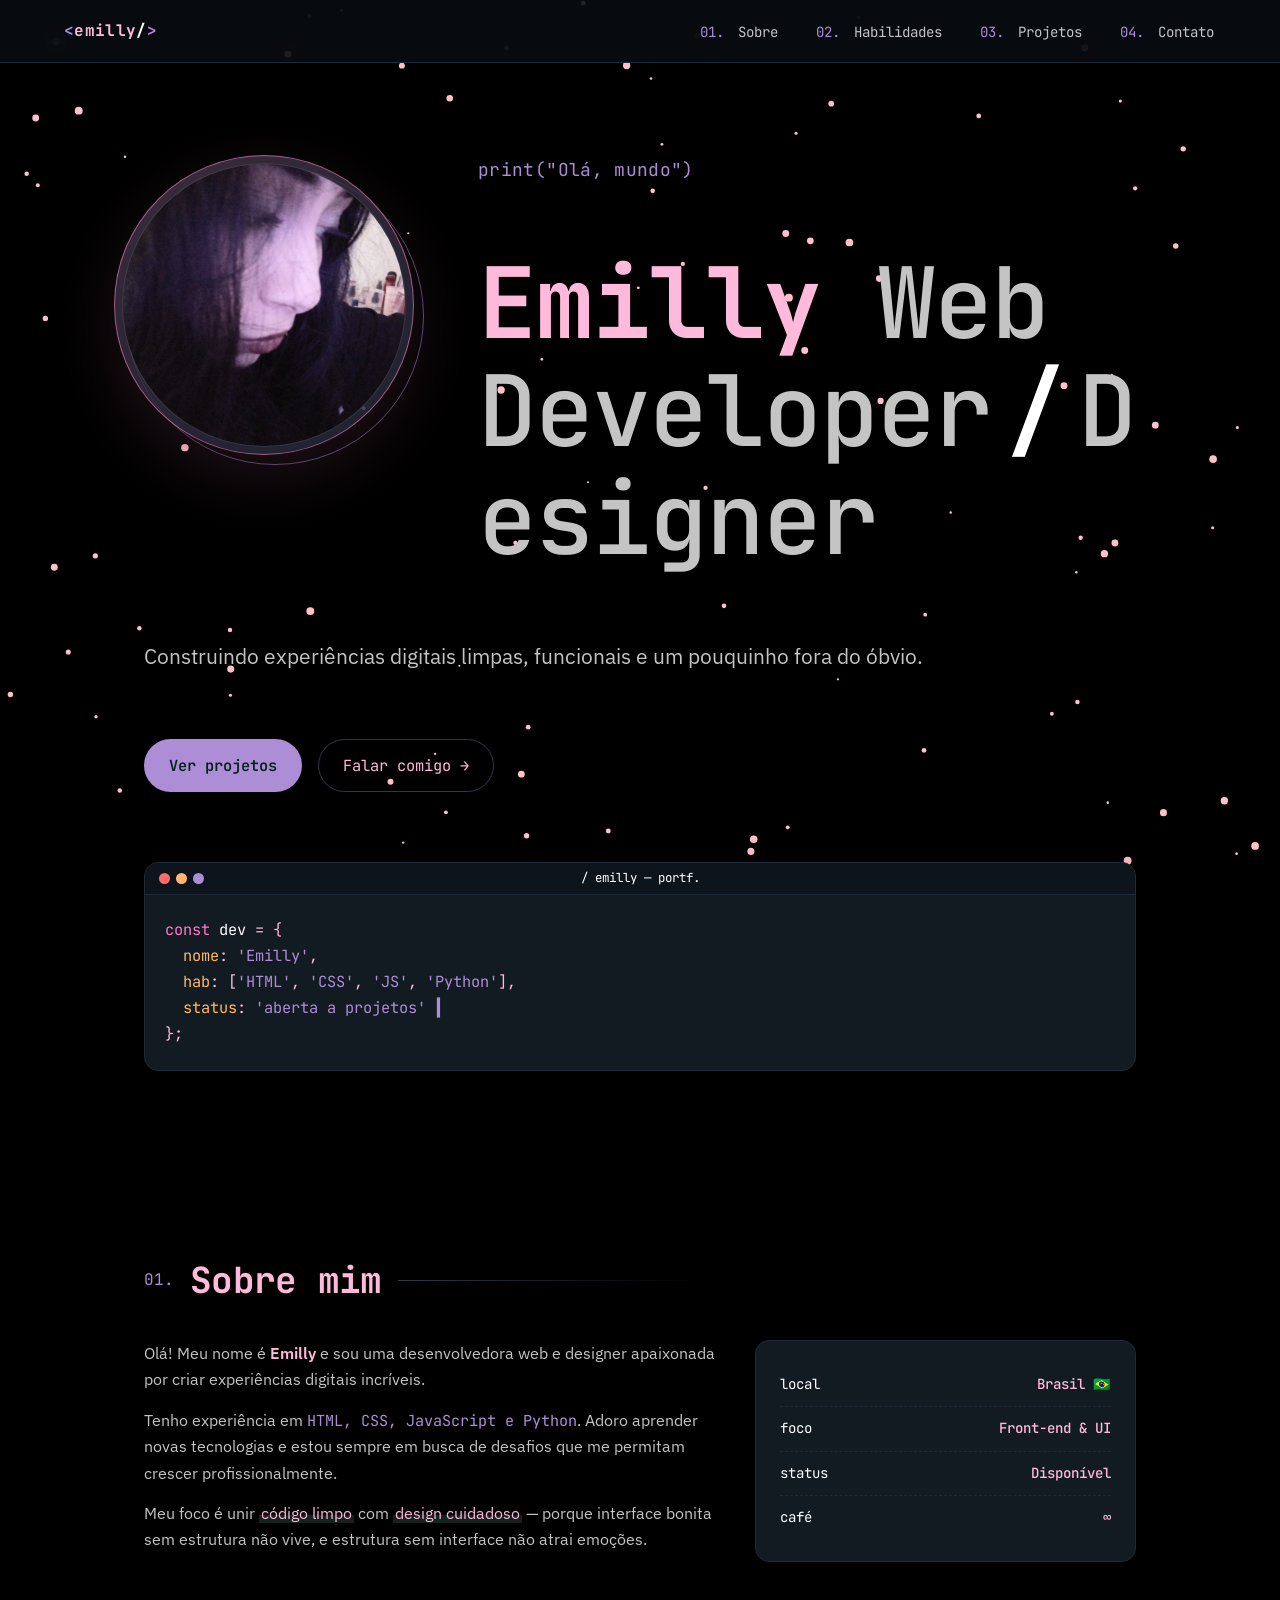
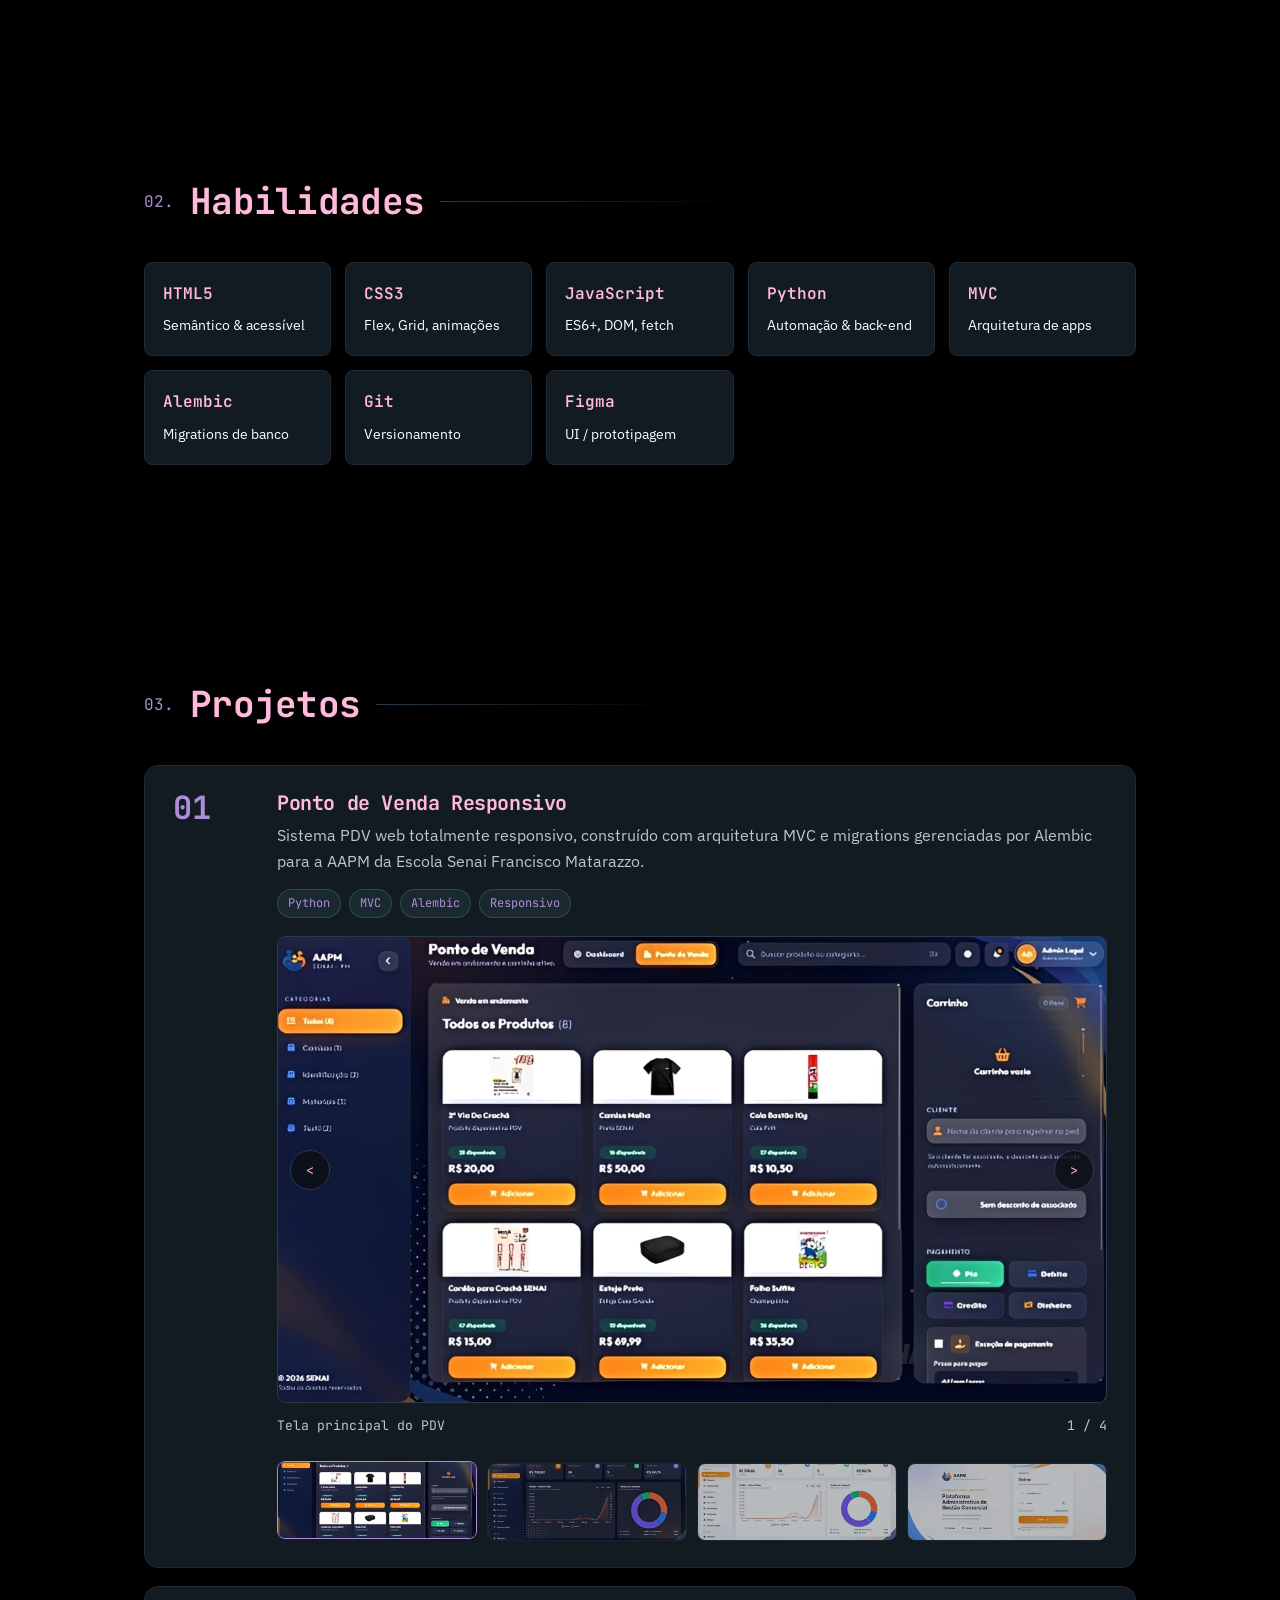
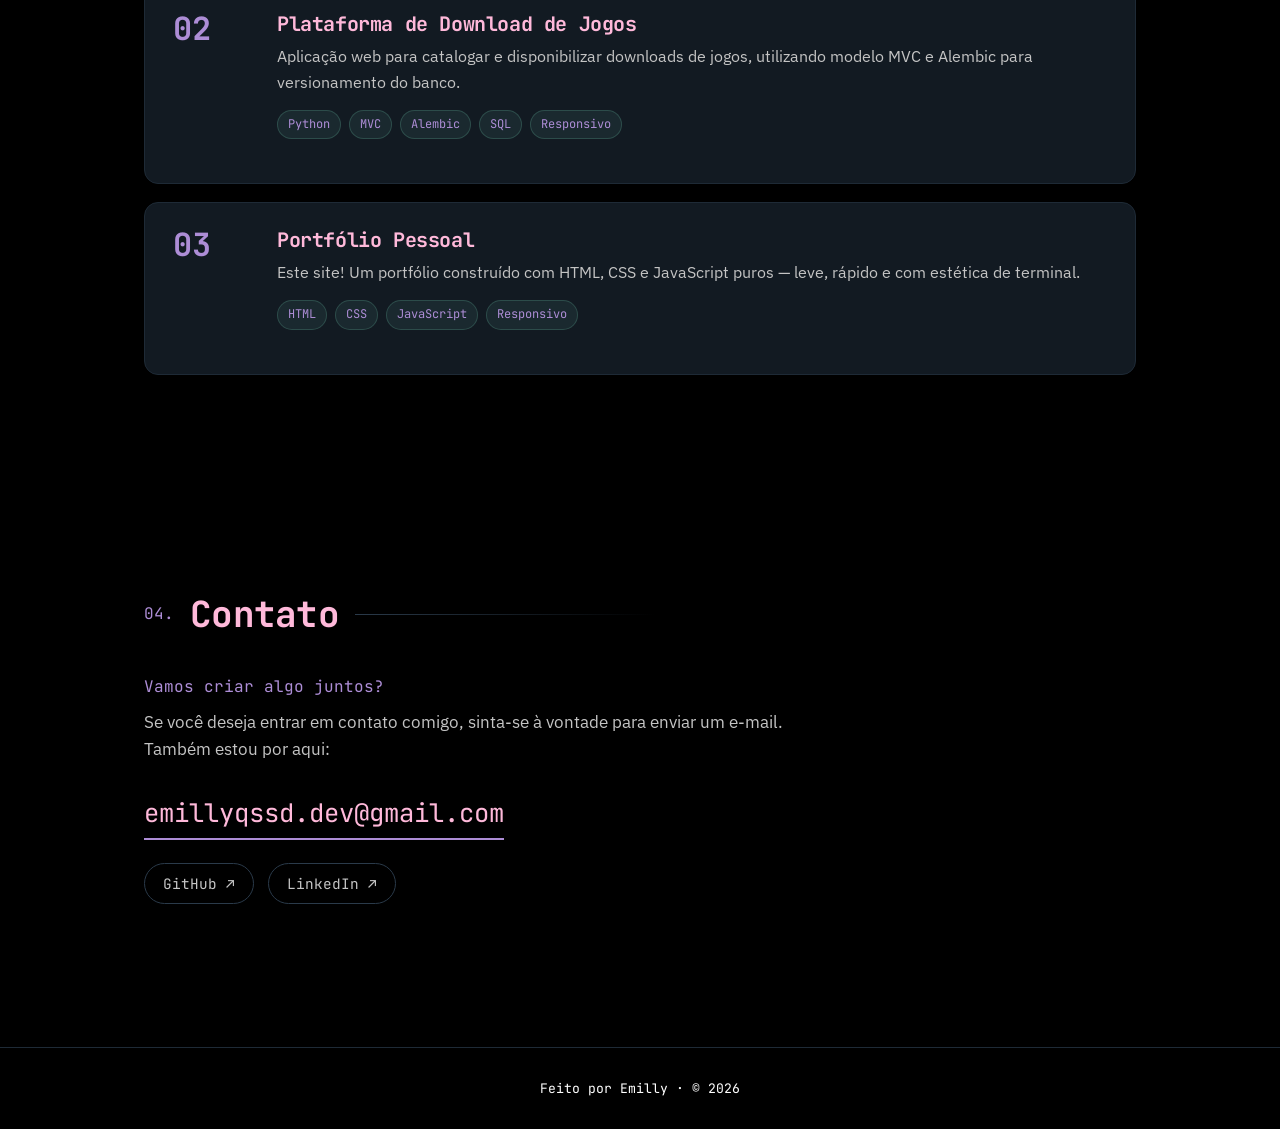
==== commit d15f84fa: "Ajustando erros" ====
--- a/index.html
+++ b/index.html
@@ -14,8 +14,8 @@
       href="https://fonts.googleapis.com/css2?family=JetBrains+Mono:wght@400;500;700&family=IBM+Plex+Sans:wght@300;400;500;600&display=swap"
       rel="stylesheet"
     />
-    <link rel="stylesheet" href="/styles/index.css" />
-    <link rel="icon" href="/img/luapfp.png.png" />
+    <link rel="stylesheet" href="styles/index.css" />
+    <link rel="icon" href="img/luapfp.png.png" />
   </head>
   <body>
     <canvas id="particleCanvas"></canvas>
@@ -169,7 +169,7 @@
                     <span aria-hidden="true">&lt;</span>
                   </button>
                   <button class="gallery-main" type="button" aria-label="Ampliar imagem do projeto">
-                    <img src="/img/pontovenda.png" alt="Tela do ponto de venda responsivo" />
+                    <img src="img/pontovenda.png" alt="Tela do ponto de venda responsivo" />
                   </button>
                   <button class="gallery-control gallery-next" type="button" aria-label="Próxima foto">
                     <span aria-hidden="true">&gt;</span>
@@ -181,16 +181,16 @@
                 </div>
                 <div class="gallery-thumbs" aria-label="Fotos do projeto Ponto de Venda Responsivo">
                   <button class="gallery-thumb is-active" type="button" aria-label="Ver tela principal do PDV">
-                    <img src="/img/pontovenda.png" alt="Tela principal do PDV" data-caption="Tela principal do PDV" />
+                    <img src="img/pontovenda.png" alt="Tela principal do PDV" data-caption="Tela principal do PDV" />
                   </button>
                   <button class="gallery-thumb" type="button" aria-label="Ver dashboard no tema escuro">
-                    <img src="/img/dashboarddark.png" alt="Dashboard do PDV em tema escuro" data-caption="Dashboard no tema escuro" />
+                    <img src="img/dashboarddark.png" alt="Dashboard do PDV em tema escuro" data-caption="Dashboard no tema escuro" />
                   </button>
                   <button class="gallery-thumb" type="button" aria-label="Ver dashboard no tema claro">
-                    <img src="/img/dashboardlight.png" alt="Dashboard do PDV em tema claro" data-caption="Dashboard no tema claro" />
+                    <img src="img/dashboardlight.png" alt="Dashboard do PDV em tema claro" data-caption="Dashboard no tema claro" />
                   </button>
                   <button class="gallery-thumb" type="button" aria-label="Ver página de login">
-                    <img src="/img/login.png" alt="Página de login do sistema" data-caption="Página de login" />
+                    <img src="img/login.png" alt="Página de login do sistema" data-caption="Página de login" />
                   </button>
                 </div>
               </div>
@@ -275,7 +275,7 @@
       <button class="lightbox-nav lightbox-next" type="button" aria-label="Próxima imagem">&gt;</button>
     </div>
 
-    <script src="/interaction/index.js">
+    <script src="interaction/index.js">
     </script>
   </body>
 </html>
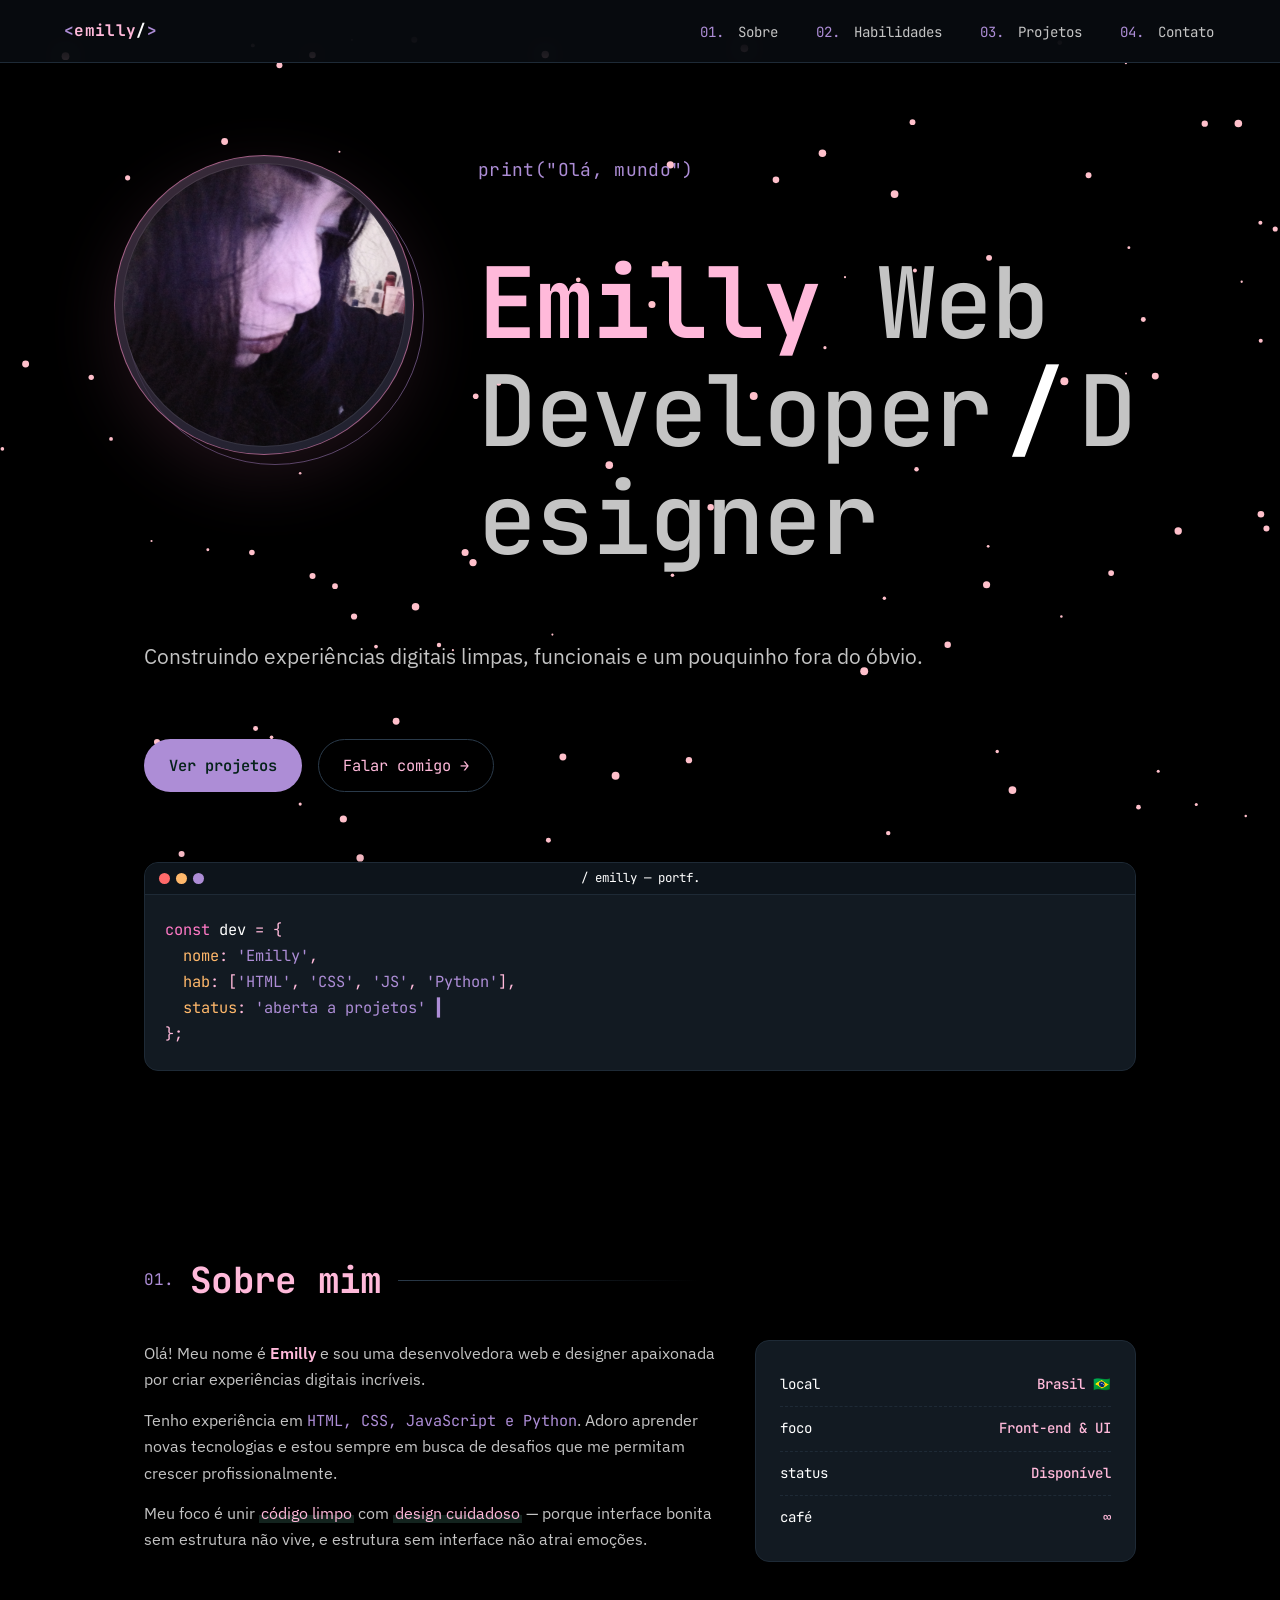
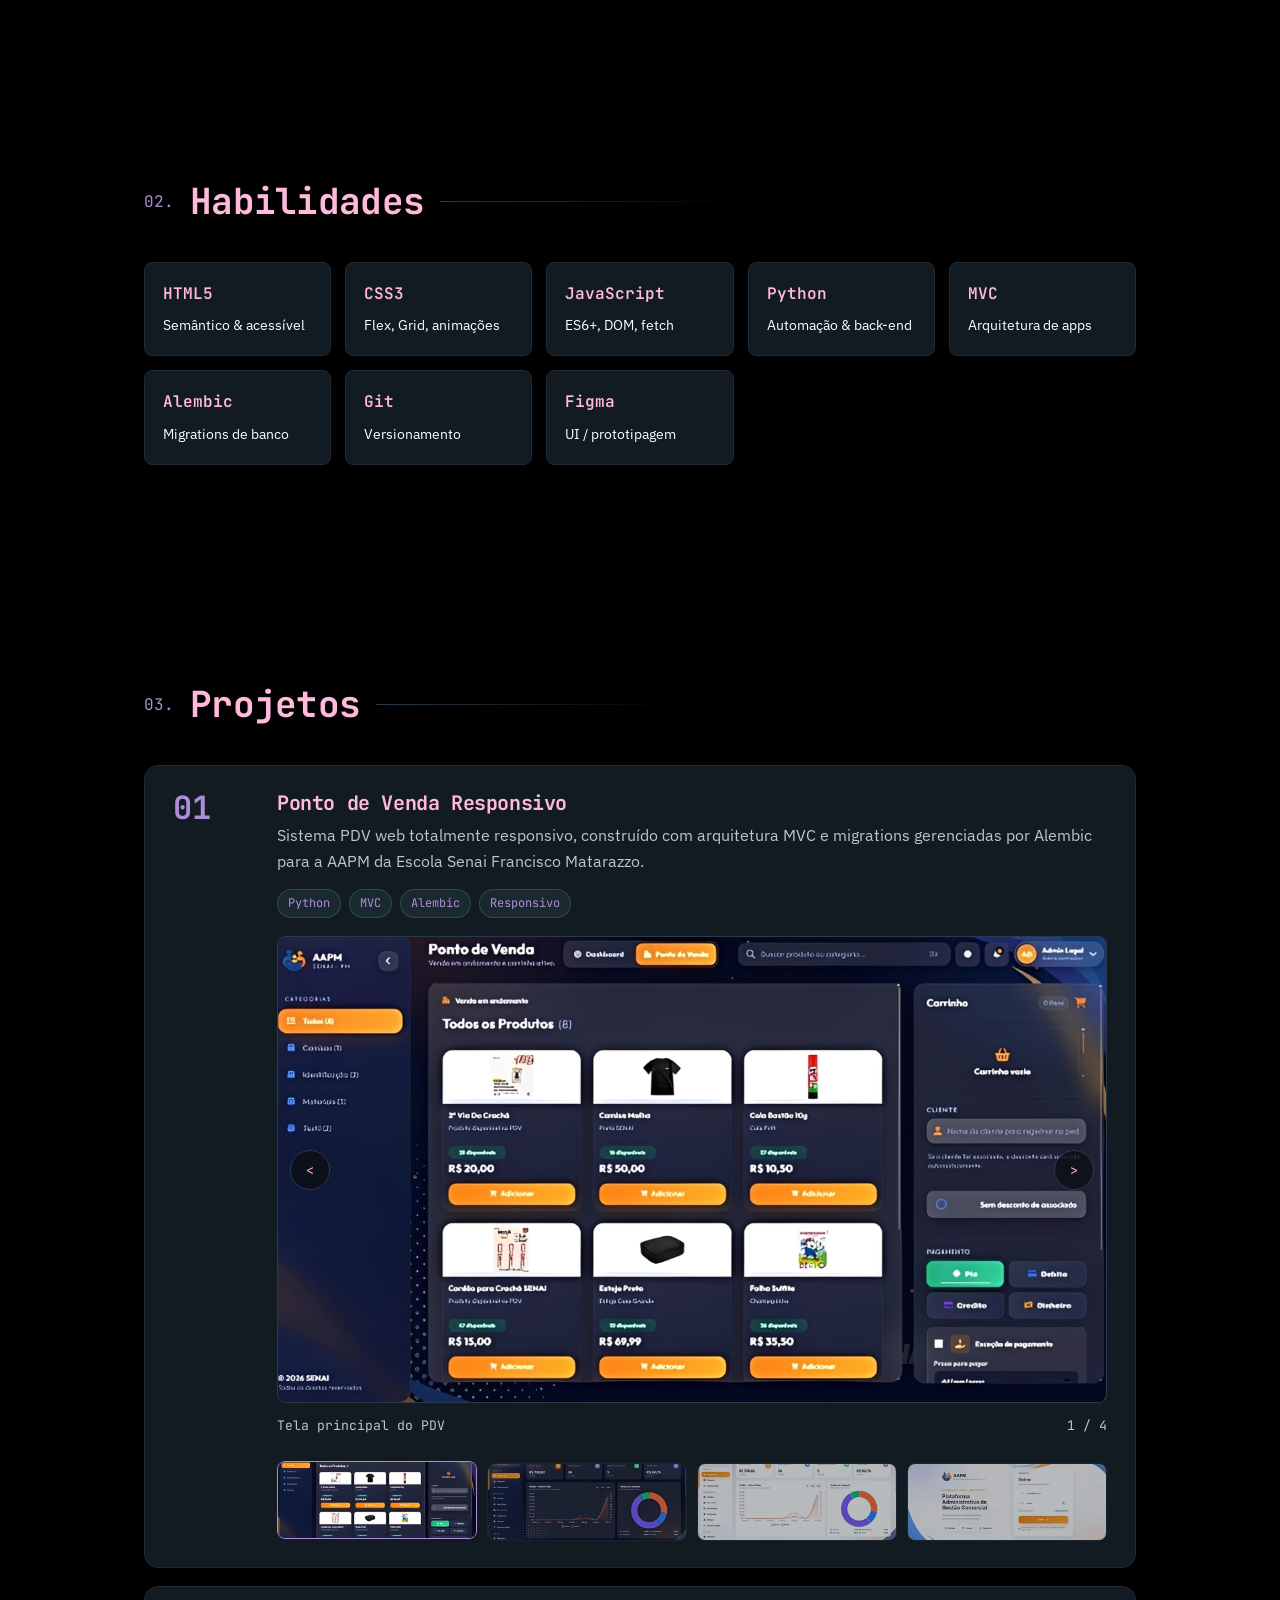
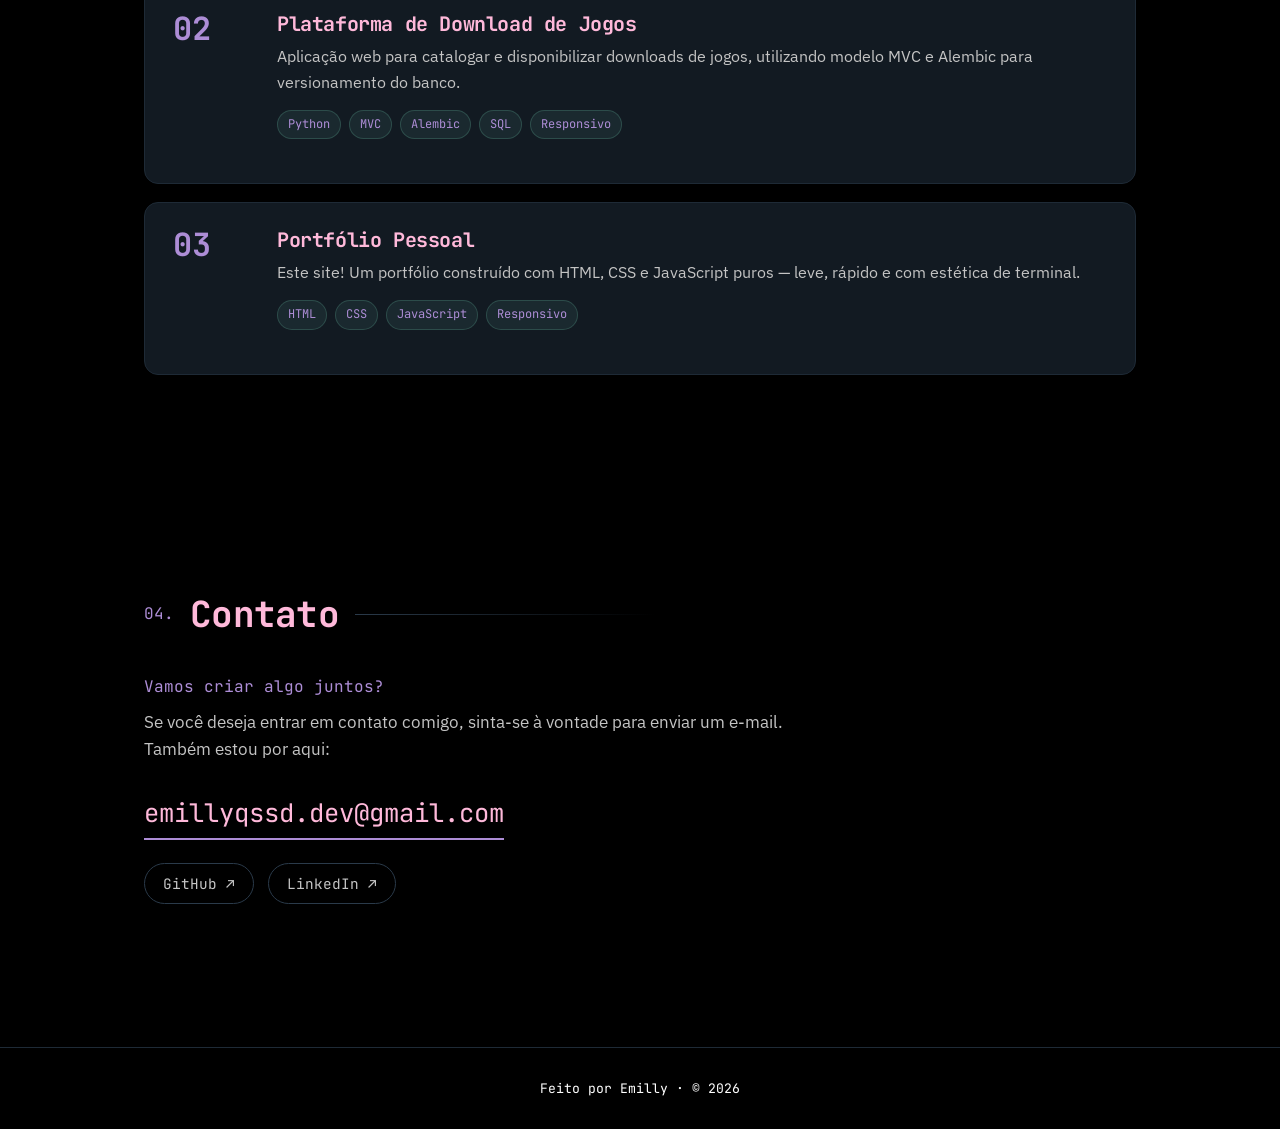
==== commit 87a6f4ea: "Corrigindo caminho da imagem do perfil no index.html" ====
--- a/index.html
+++ b/index.html
@@ -85,7 +85,7 @@
           </div>
           <aside class="hero-profile" aria-label="Foto de perfil de Emilly">
             <div class="profile-frame">
-              <img src="/img/perfil.png" alt="Foto de perfil de Emilly" />
+              <img src="img/perfil.png" alt="Foto de perfil de Emilly" />
             </div>
           </aside>
         </div>
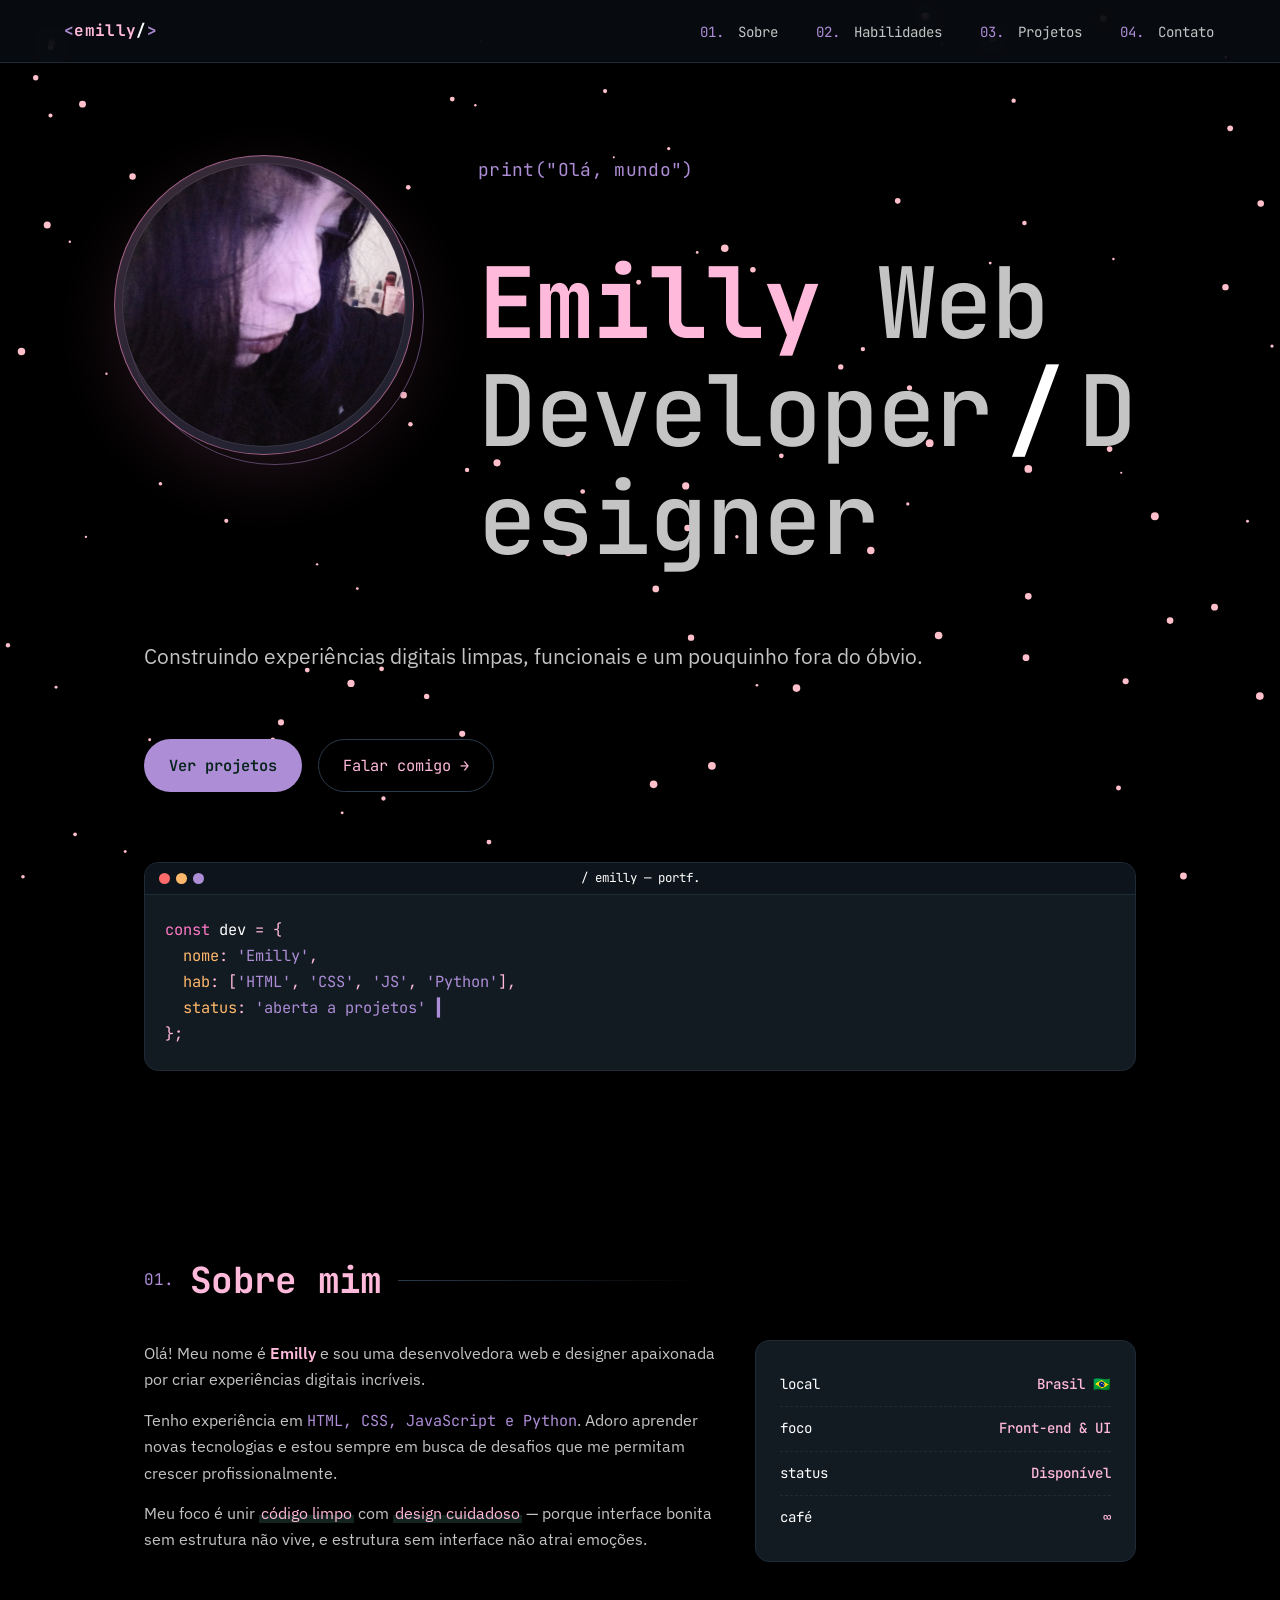
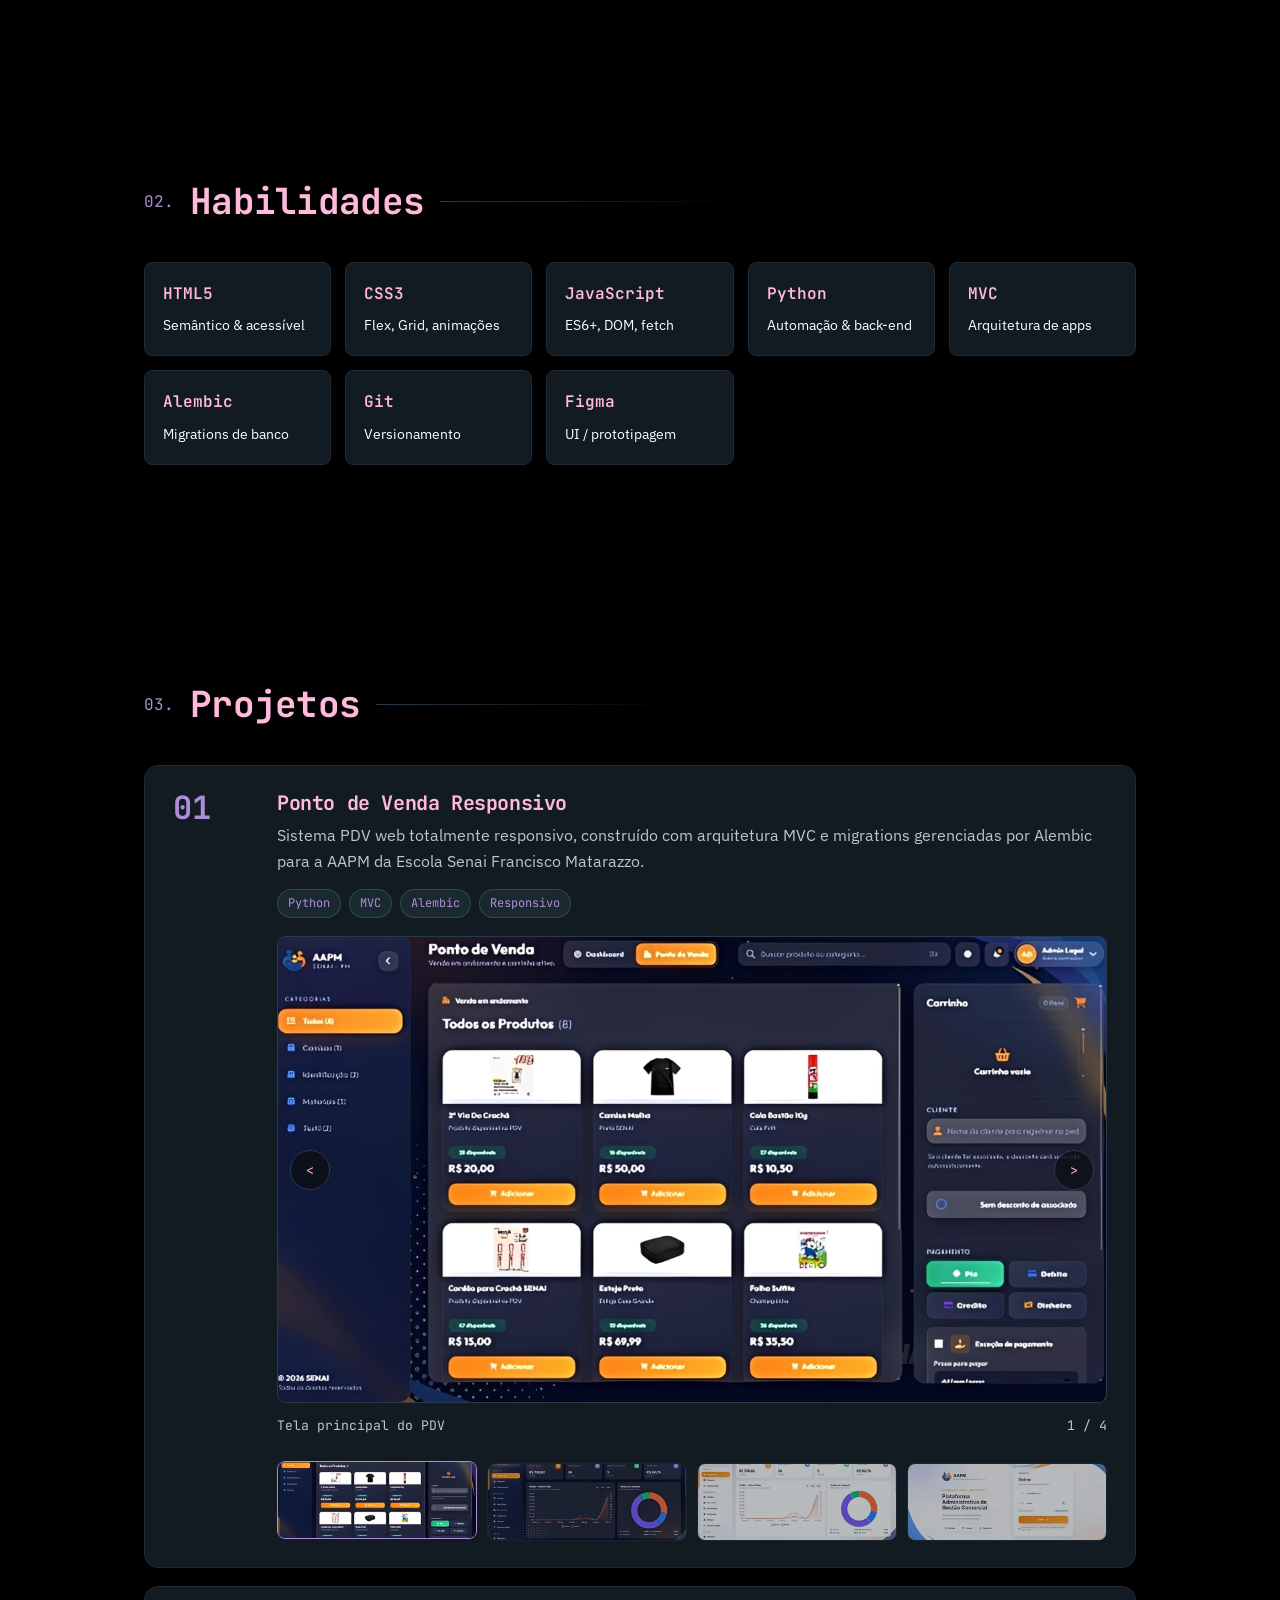
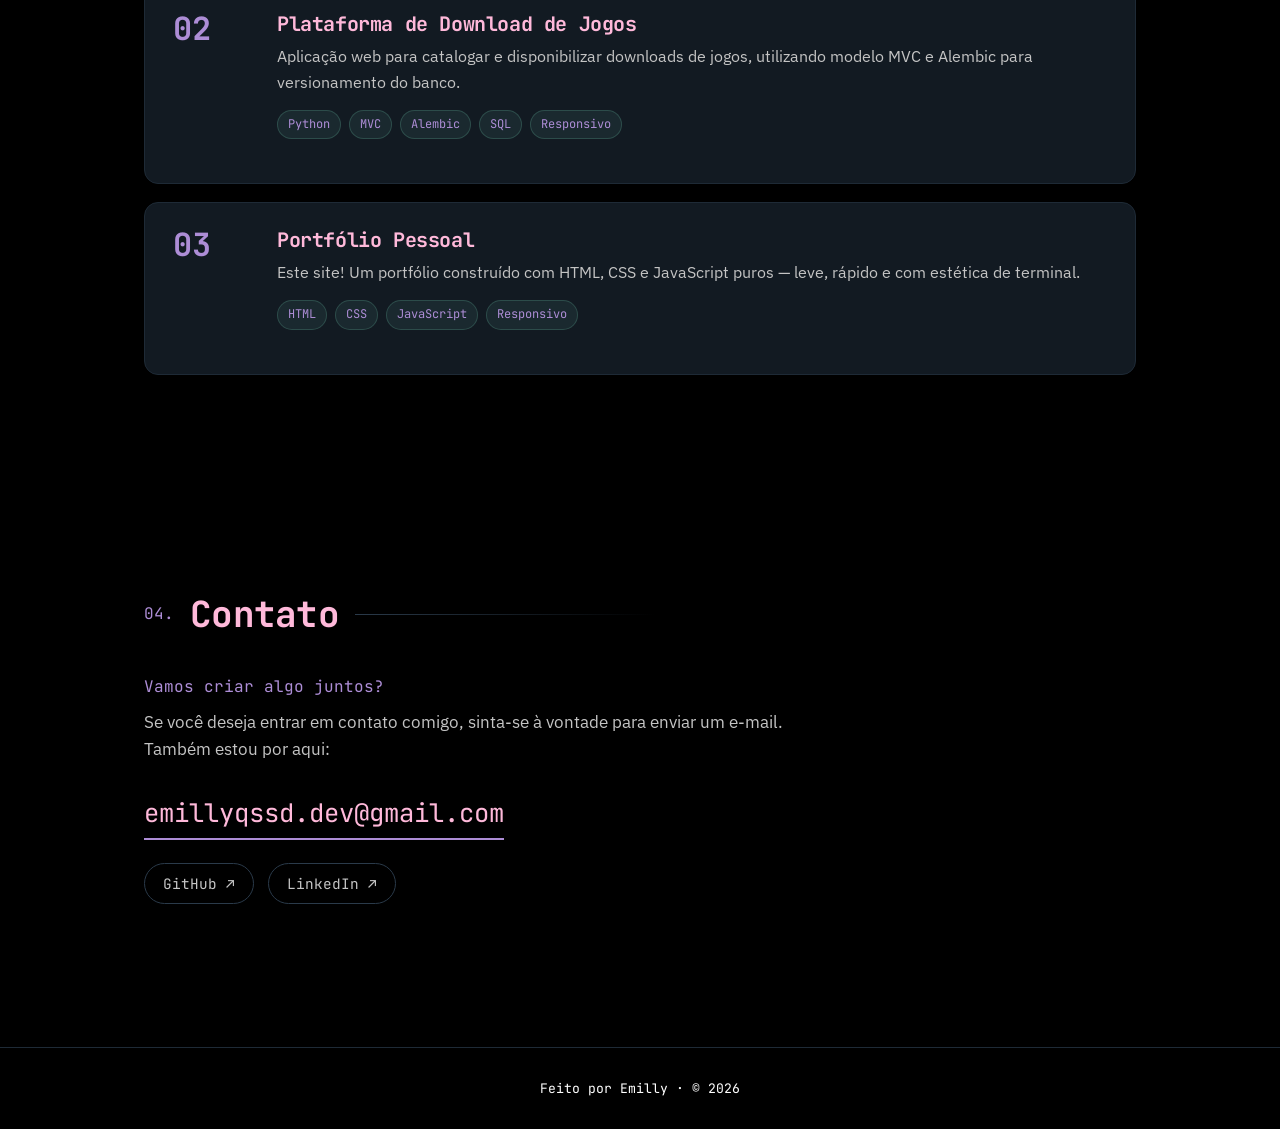
==== commit 56953870: "Atualizando imagem de perfil para formato JPG" ====
--- a/index.html
+++ b/index.html
@@ -85,7 +85,7 @@
           </div>
           <aside class="hero-profile" aria-label="Foto de perfil de Emilly">
             <div class="profile-frame">
-              <img src="img/perfil.png" alt="Foto de perfil de Emilly" />
+              <img src="img/perfil.jpg" alt="Foto de perfil de Emilly" />
             </div>
           </aside>
         </div>
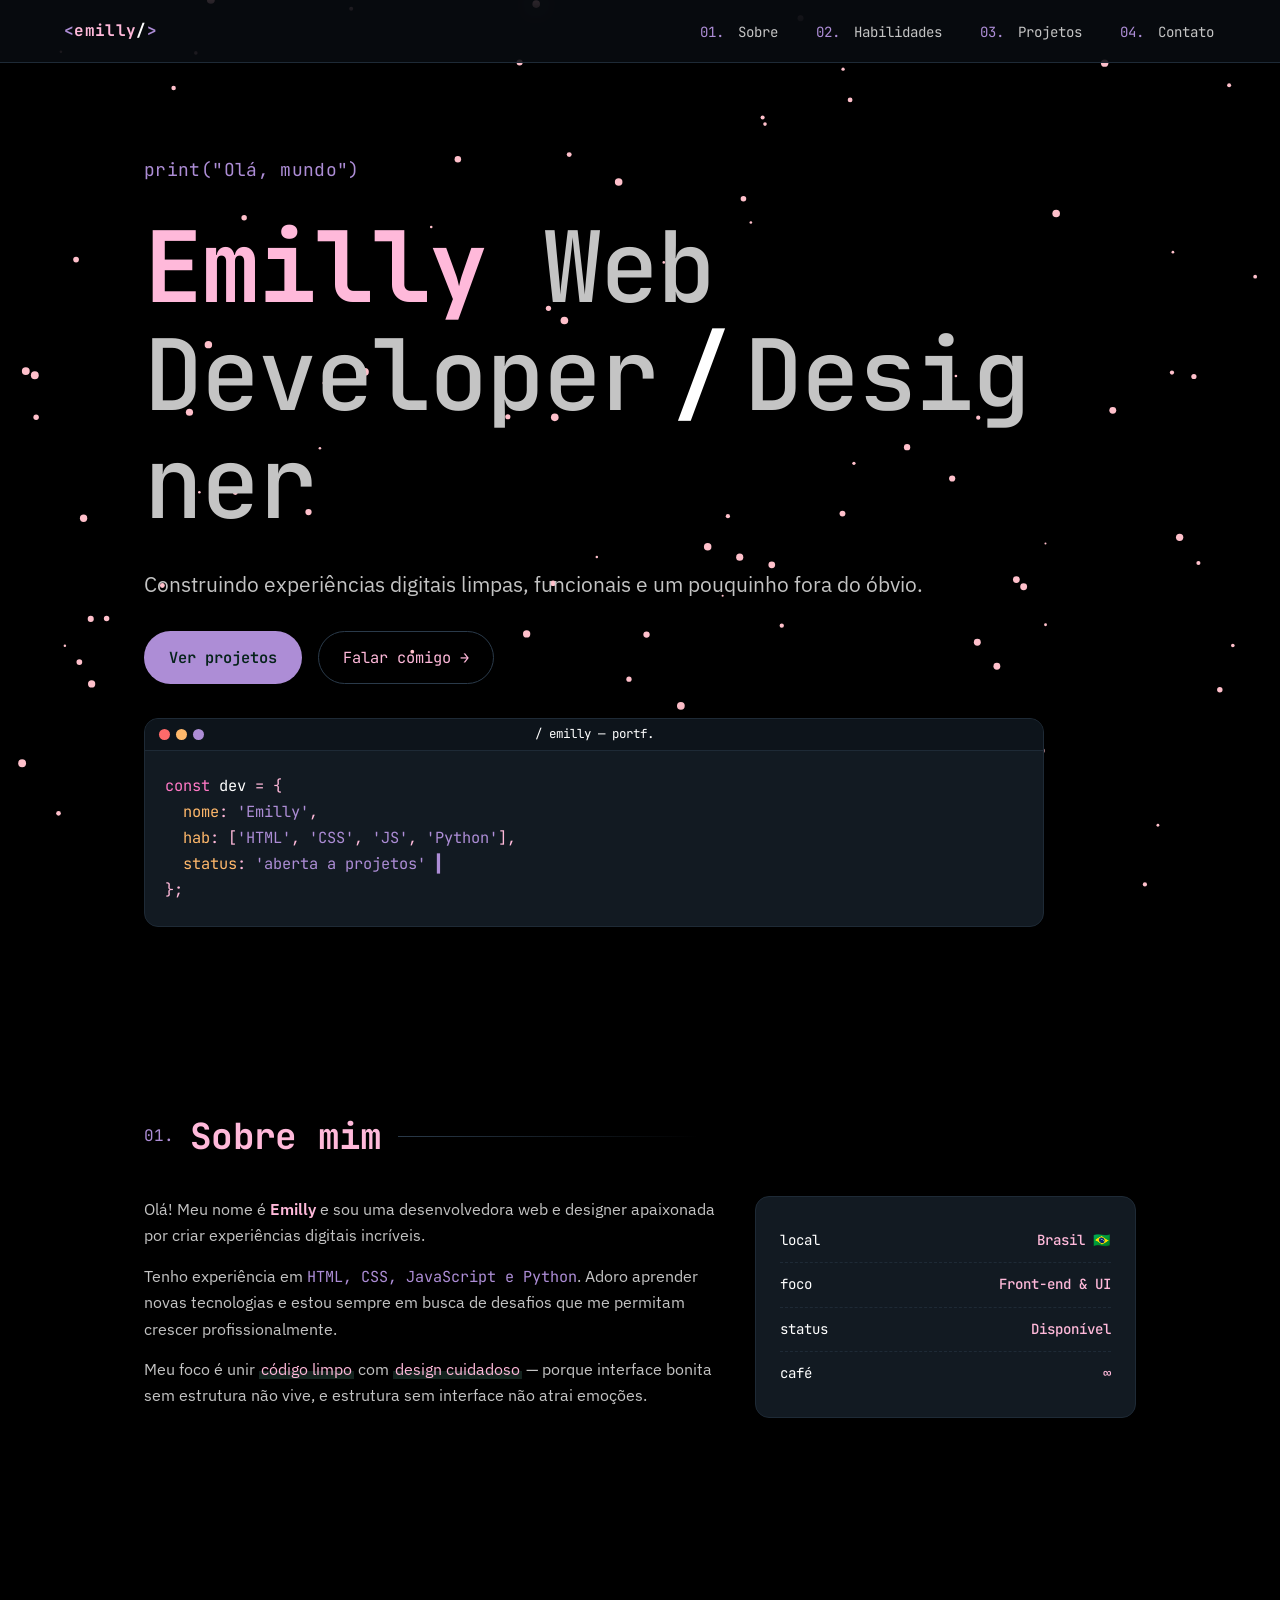
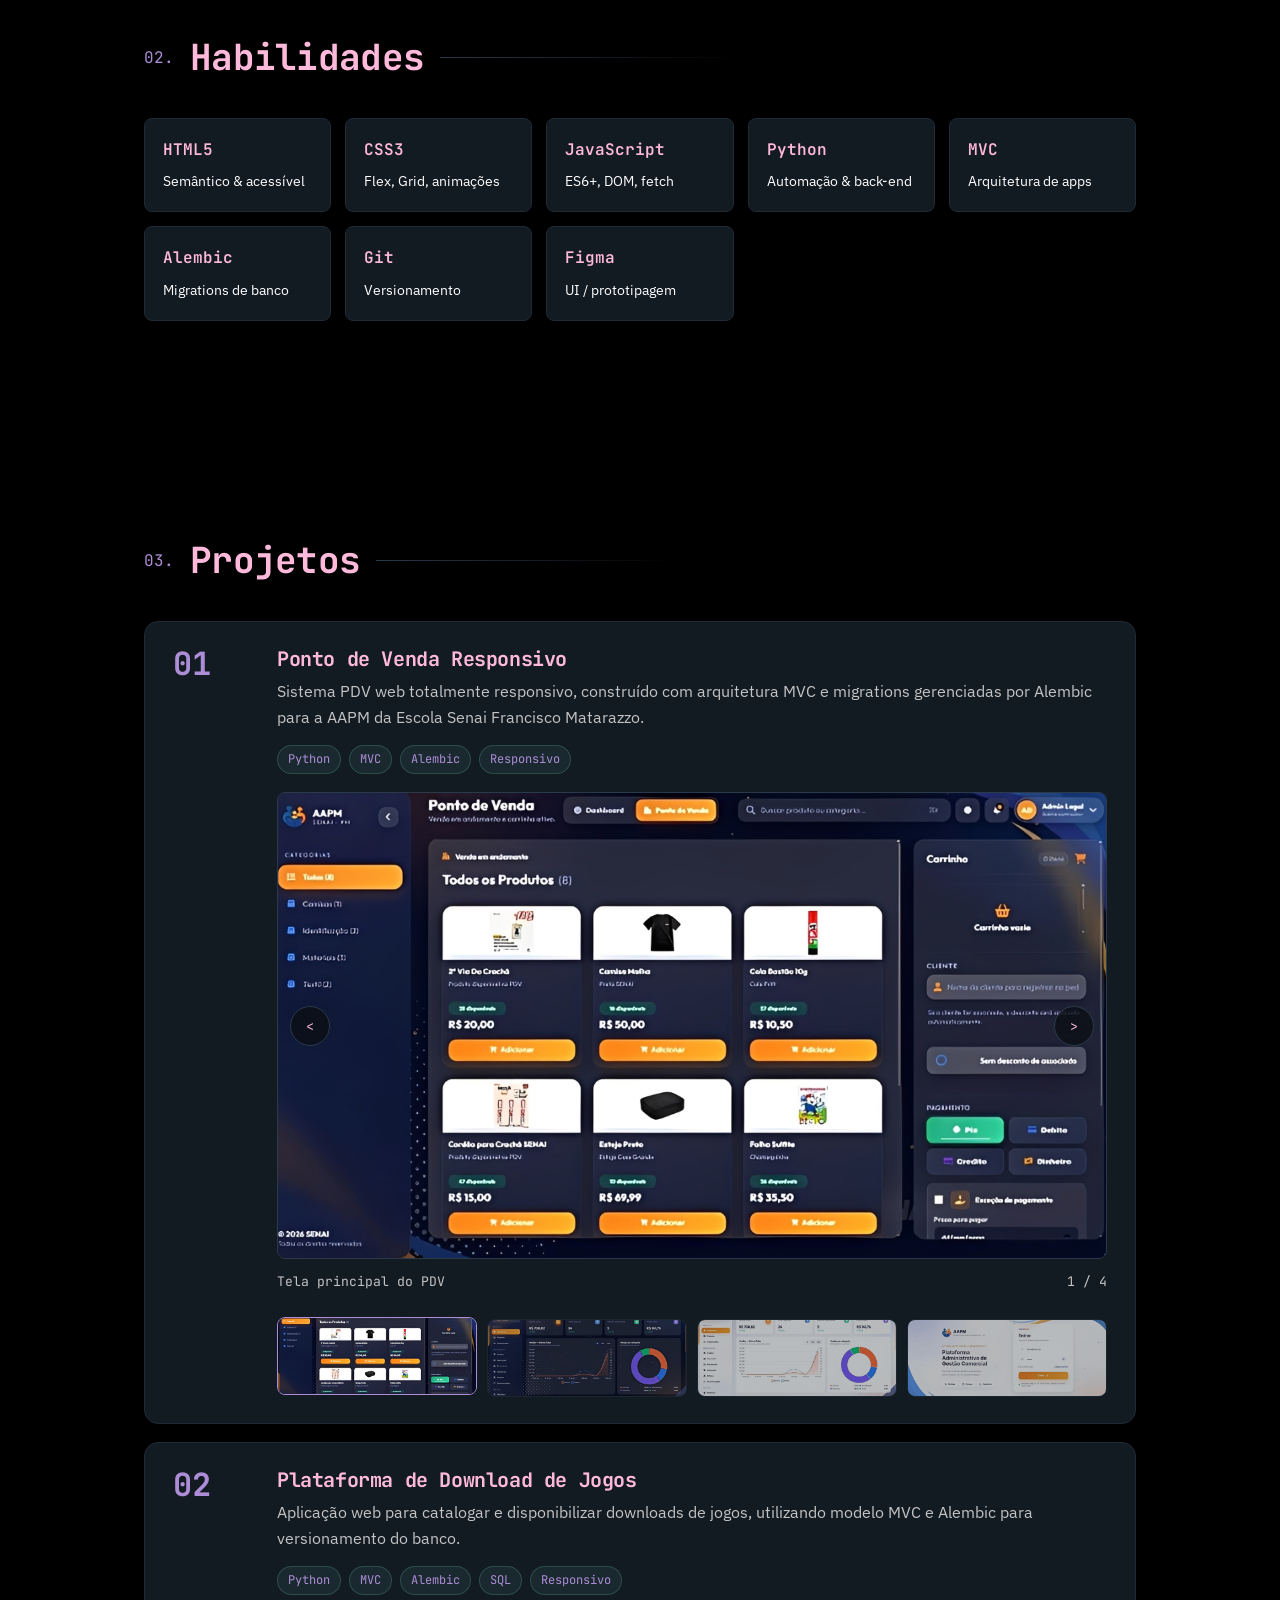
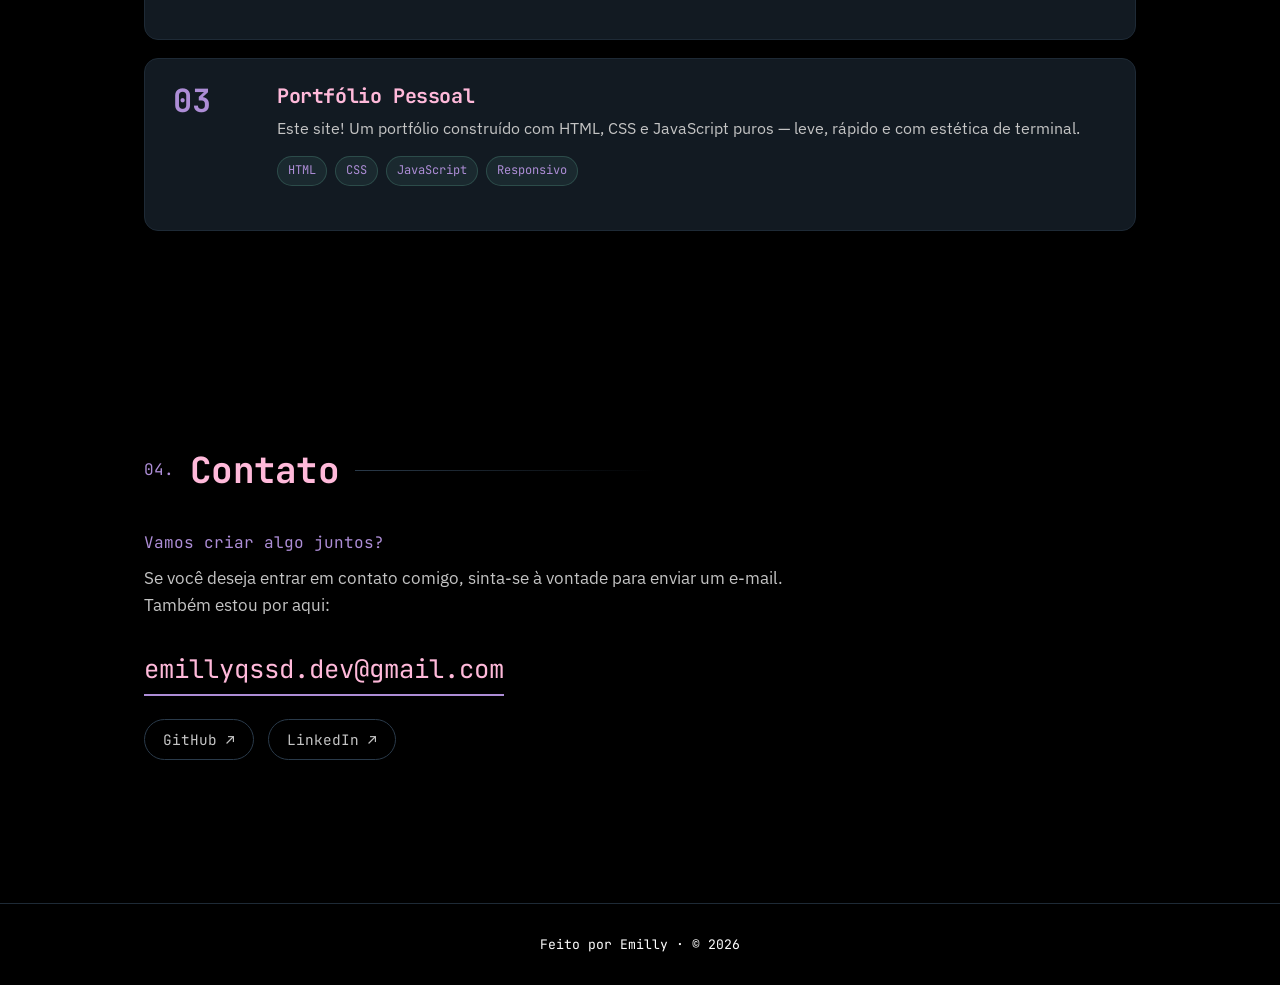
==== commit 6fab9145: "Removendo imagem de perfil e ajustando estilos relacionados" ====
--- a/index.html
+++ b/index.html
@@ -83,11 +83,6 @@
 };</pre>
           </div>
           </div>
-          <aside class="hero-profile" aria-label="Foto de perfil de Emilly">
-            <div class="profile-frame">
-              <img src="img/perfil.jpg" alt="Foto de perfil de Emilly" />
-            </div>
-          </aside>
         </div>
       </section>
 
--- a/styles/index.css
+++ b/styles/index.css
@@ -189,68 +189,16 @@
 }
 .hero-inner {
     display: grid;
-    grid-template-columns: minmax(180px, 270px) minmax(0, 1fr);
-    gap: clamp(34px, 5vw, 72px);
+    gap: 28px;
     align-items: start;
+    max-width: 900px;
 }
 .hero-copy {
     display: contents;
 }
-.hero-profile {
-    justify-self: end;
-    width: clamp(200px, 25vw, 300px);
+
+.hero-greeting {
     grid-column: 1;
-    grid-row: 1 / span 2;
-    margin-top: 0;
-    animation: fadeUp 1s var(--ease) both;
-    animation-delay: .32s;
-}
-.profile-frame {
-    position: center;
-    aspect-ratio: 1;
-    border: 1px solid rgba(255, 143, 199, .55);
-    border-radius: 50%;
-    padding: 8px;
-    background:
-        linear-gradient(145deg, rgba(255, 143, 199, .18), rgba(173, 141, 214, .10)),
-        rgba(18, 26, 34, .8);
-    box-shadow: 0 22px 70px rgba(255, 143, 199, .12), var(--shadow-1);
-    transform: none;
-    transition: transform .35s var(--ease), border-color .35s var(--ease), box-shadow .35s var(--ease);
-}
-.profile-frame::before {
-    content: "";
-    position: absolute;
-    inset: 12px -10px -10px 12px;
-    z-index: -1;
-    border: 1px solid rgba(173, 141, 214, .55);
-    border-radius: 50%;
-}
-.profile-frame::after {
-    content: "";
-    position: absolute;
-    inset: 8px;
-    border-radius: 50%;
-    box-shadow: inset 0 0 0 1px rgba(255, 255, 255, .08);
-    pointer-events: none;
-}
-.profile-frame:hover {
-    transform: translateY(-4px);
-    border-color: #ff8fc7;
-    box-shadow: 0 26px 80px rgba(255, 143, 199, .18), var(--shadow-1);
-}
-.profile-frame img {
-    width: 100%;
-    height: 100%;
-    display: block;
-    object-fit: cover;
-    object-position: 42% center;
-    border-radius: 50%;
-    filter: saturate(.92) contrast(1.04);
-}
-
-.hero-greeting {
-    grid-column: 2;
     min-width: 0;
     font-family: var(--font-mono);
     color: var(--accent);
@@ -260,7 +208,7 @@
 }
 
 .hero h1 {
-    grid-column: 2;
+    grid-column: 1;
     min-width: 0;
     font-size: clamp(3rem, 8.8vw, 6.15rem);
     display: flex; flex-direction: column; gap: 12px;
@@ -818,22 +766,12 @@
     .navbar {
         padding-inline: clamp(16px, 4vw, 28px);
     }
-    .hero-inner {
-        grid-template-columns: 1fr;
-    }
     .hero-greeting,
     .hero h1,
     .hero-sub,
     .hero-cta,
     .hero-terminal {
         grid-column: 1;
-    }
-    .hero-profile {
-        justify-self: center;
-        width: min(54vw, 240px);
-        grid-column: 1;
-        grid-row: auto;
-        margin-top: 0;
     }
     .about-grid { grid-template-columns: 1fr; }
     .project-card { grid-template-columns: 60px 1fr; padding: 22px; gap: 16px; }
@@ -887,13 +825,6 @@
         min-height: 44px;
         padding: 11px 18px;
     }
-    .hero-profile {
-        width: min(56vw, 220px);
-    }
-    .profile-frame {
-        border-radius: 50%;
-        transform: none;
-    }
     .terminal-bar p { display: none; }
     .terminal-body {
         font-size: clamp(.72rem, 3.2vw, .82rem);
@@ -971,16 +902,6 @@
     .hero {
         padding-top: 42px;
     }
-    .hero-profile {
-        justify-self: center;
-        width: min(58vw, 200px);
-    }
-    .profile-frame {
-        padding: 8px;
-    }
-    .profile-frame::before {
-        inset: 10px -8px -8px 10px;
-    }
     .hero-cta {
         flex-direction: column;
         align-items: stretch;
@@ -1023,9 +944,6 @@
     }
     .hero h1 {
         font-size: clamp(2.12rem, 13vw, 2.5rem);
-    }
-    .hero-profile {
-        width: min(58vw, 180px);
     }
     .terminal-body {
         padding: 14px 12px;
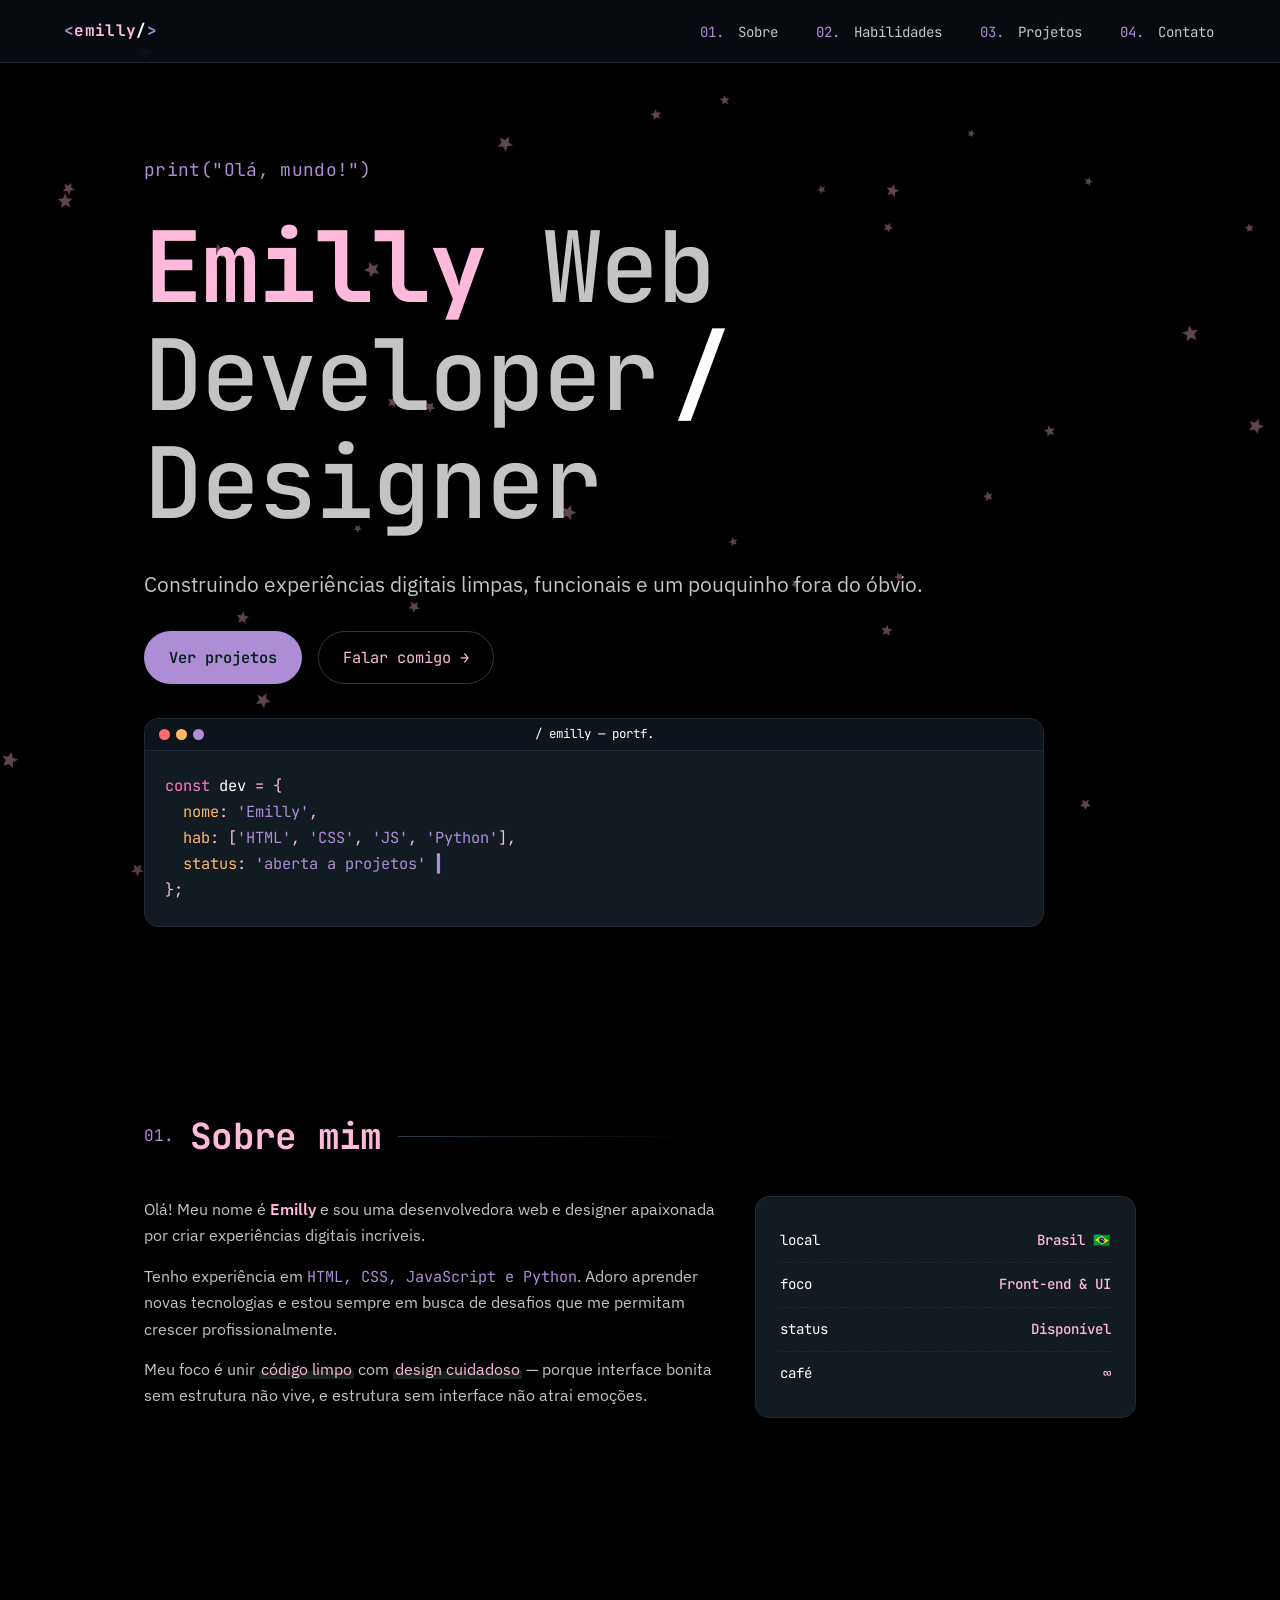
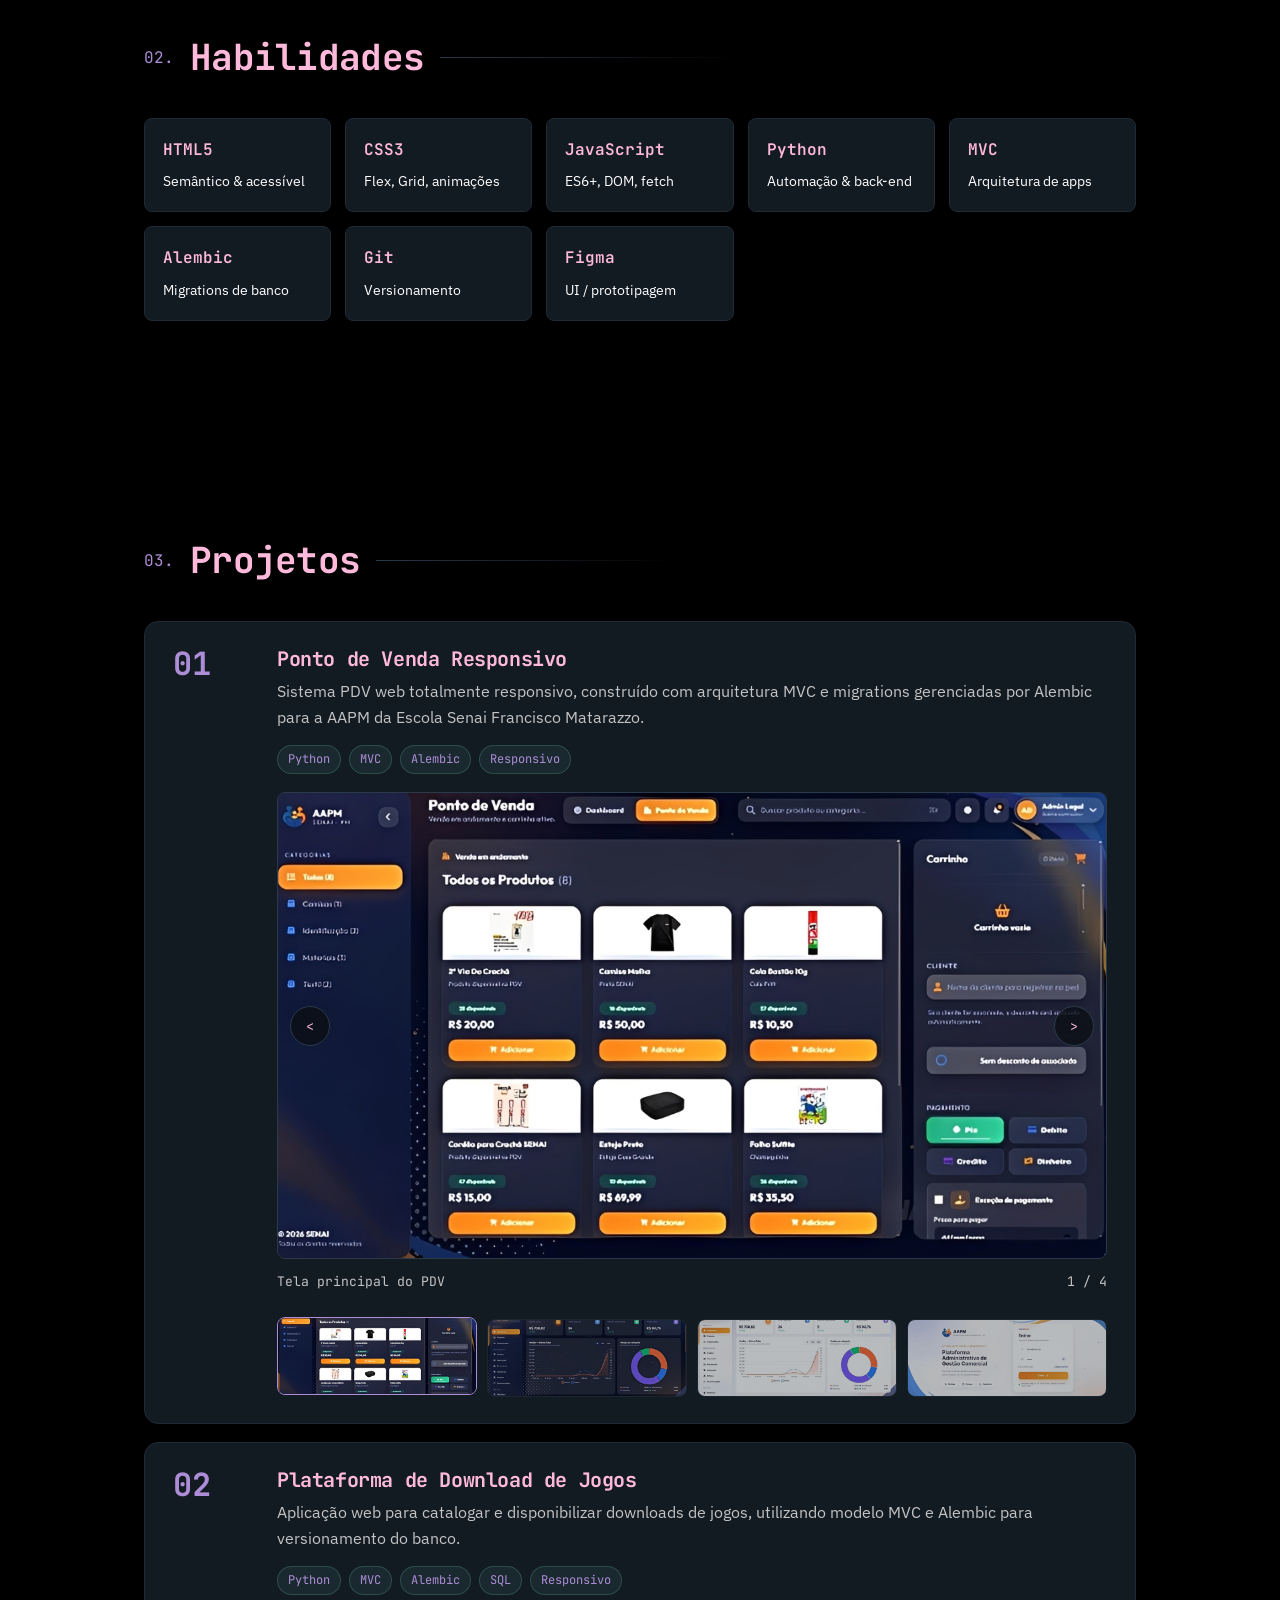
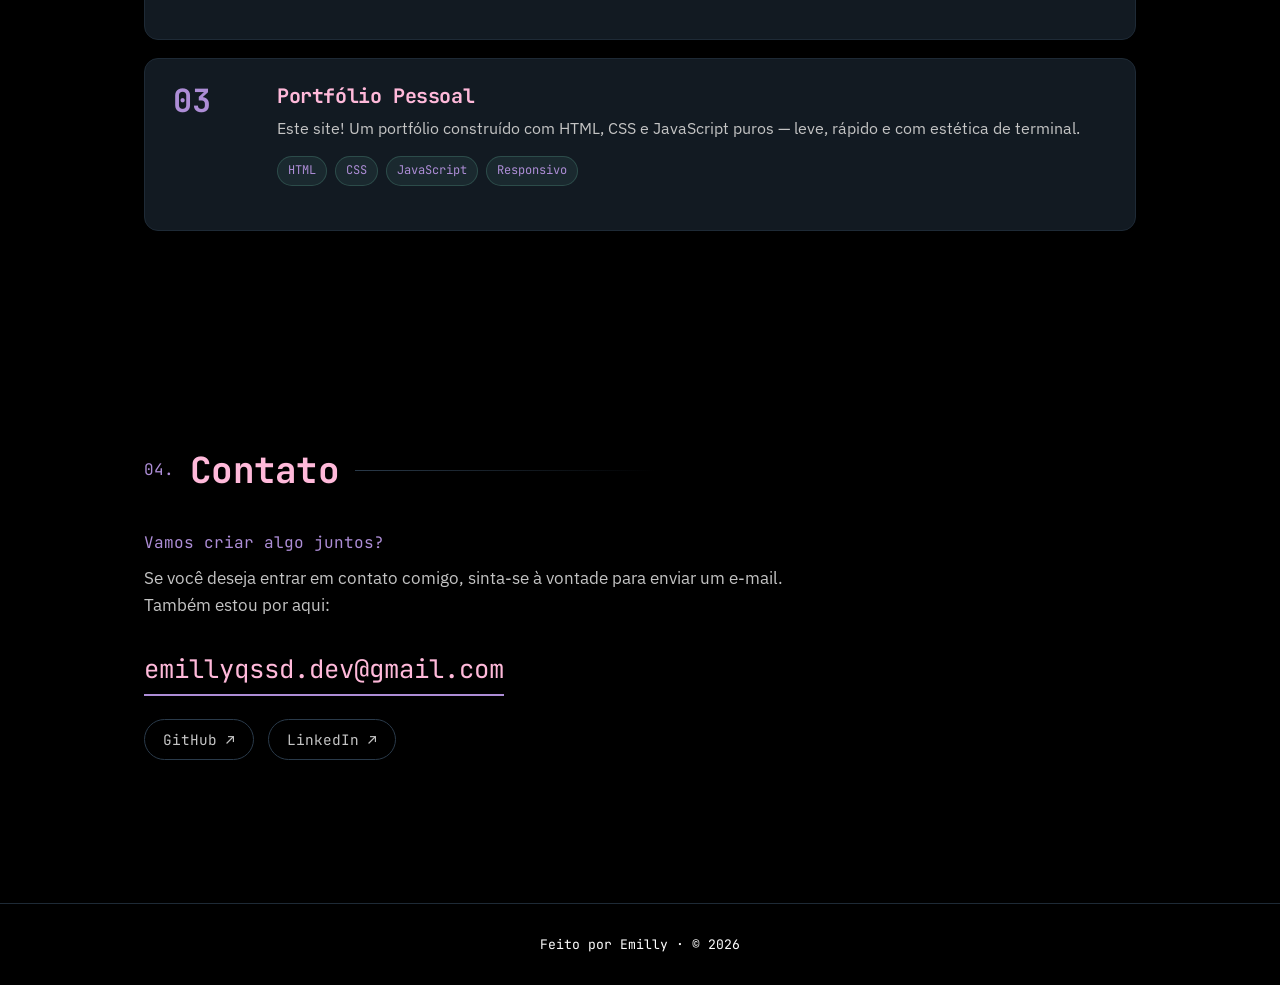
==== commit e0d900fa: "Ajustando animação de partículas e melhorando a responsividade" ====
--- a/index.html
+++ b/index.html
@@ -55,33 +55,35 @@
       <section class="hero" id="home">
         <div class="hero-inner">
           <div class="hero-copy">
-          <p class="hero-greeting">print("Olá, mundo")</p>
-          <h1>
-            <span class="hero-name">Emilly  <span class="hero-role"
-              >Web Developer<span class="slash">/</span>Designer</span
-            ></span>
-           
-          </h1>
-          <p class="hero-sub">
-            Construindo experiências digitais limpas, funcionais e um pouquinho
-            fora do óbvio.
-          </p>
-          <div class="hero-cta">
-            <a href="#projetos" class="btn btn-primary">Ver projetos</a>
-            <a href="#contato" class="btn btn-ghost">Falar comigo →</a>
-          </div>
-          <div class="hero-terminal" aria-hidden="true">
-            <div class="terminal-bar">
-              <span></span><span></span><span></span>
-              <p> / emilly — portf.</p>
-            </div>
-            <pre class="terminal-body">
+            <p class="hero-greeting">print("Olá, mundo!")</p>
+            <h1>
+              <span class="hero-name"
+                >Emilly
+                <span class="hero-role"
+                  >Web Developer<span class="slash">/<br></span>Designer</span
+                ></span
+              >
+            </h1>
+            <p class="hero-sub">
+              Construindo experiências digitais limpas, funcionais e um
+              pouquinho fora do óbvio.
+            </p>
+            <div class="hero-cta">
+              <a href="#projetos" class="btn btn-primary">Ver projetos</a>
+              <a href="#contato" class="btn btn-ghost">Falar comigo →</a>
+            </div>
+            <div class="hero-terminal" aria-hidden="true">
+              <div class="terminal-bar">
+                <span></span><span></span><span></span>
+                <p>/ emilly — portf.</p>
+              </div>
+              <pre class="terminal-body">
 <span class="tl-c">const</span> <span class="tl-v">dev</span> = {
   <span class="tl-k">nome</span>: <span class="tl-s">'Emilly'</span>,
   <span class="tl-k">hab</span>: [<span class="tl-s">'HTML'</span>, <span class="tl-s">'CSS'</span>, <span class="tl-s">'JS'</span>, <span class="tl-s">'Python'</span>],
   <span class="tl-k">status</span>: <span class="tl-s">'aberta a projetos'</span> <span class="cursor">▍</span>
 };</pre>
-          </div>
+            </div>
           </div>
         </div>
       </section>
@@ -107,7 +109,8 @@
             <p>
               Meu foco é unir <span class="hl">código limpo</span> com
               <span class="hl">design cuidadoso</span> — porque interface bonita
-              sem estrutura não vive, e estrutura sem interface não atrai emoções.
+              sem estrutura não vive, e estrutura sem interface não atrai
+              emoções.
             </p>
           </div>
           <aside class="about-card" aria-label="Resumo rápido">
@@ -152,7 +155,8 @@
               <h3>Ponto de Venda Responsivo</h3>
               <p>
                 Sistema PDV web totalmente responsivo, construído com
-                arquitetura MVC e migrations gerenciadas por Alembic para a AAPM da Escola Senai Francisco Matarazzo.
+                arquitetura MVC e migrations gerenciadas por Alembic para a AAPM
+                da Escola Senai Francisco Matarazzo.
               </p>
               <div class="project-tags">
                 <span>Python</span><span>MVC</span><span>Alembic</span
@@ -160,13 +164,28 @@
               </div>
               <div class="project-gallery" data-gallery>
                 <div class="gallery-stage">
-                  <button class="gallery-control gallery-prev" type="button" aria-label="Foto anterior">
+                  <button
+                    class="gallery-control gallery-prev"
+                    type="button"
+                    aria-label="Foto anterior"
+                  >
                     <span aria-hidden="true">&lt;</span>
                   </button>
-                  <button class="gallery-main" type="button" aria-label="Ampliar imagem do projeto">
-                    <img src="img/pontovenda.png" alt="Tela do ponto de venda responsivo" />
-                  </button>
-                  <button class="gallery-control gallery-next" type="button" aria-label="Próxima foto">
+                  <button
+                    class="gallery-main"
+                    type="button"
+                    aria-label="Ampliar imagem do projeto"
+                  >
+                    <img
+                      src="img/pontovenda.png"
+                      alt="Tela do ponto de venda responsivo"
+                    />
+                  </button>
+                  <button
+                    class="gallery-control gallery-next"
+                    type="button"
+                    aria-label="Próxima foto"
+                  >
                     <span aria-hidden="true">&gt;</span>
                   </button>
                 </div>
@@ -174,18 +193,53 @@
                   <p class="gallery-caption">Tela principal do PDV</p>
                   <p class="gallery-count" aria-live="polite">1 / 4</p>
                 </div>
-                <div class="gallery-thumbs" aria-label="Fotos do projeto Ponto de Venda Responsivo">
-                  <button class="gallery-thumb is-active" type="button" aria-label="Ver tela principal do PDV">
-                    <img src="img/pontovenda.png" alt="Tela principal do PDV" data-caption="Tela principal do PDV" />
-                  </button>
-                  <button class="gallery-thumb" type="button" aria-label="Ver dashboard no tema escuro">
-                    <img src="img/dashboarddark.png" alt="Dashboard do PDV em tema escuro" data-caption="Dashboard no tema escuro" />
-                  </button>
-                  <button class="gallery-thumb" type="button" aria-label="Ver dashboard no tema claro">
-                    <img src="img/dashboardlight.png" alt="Dashboard do PDV em tema claro" data-caption="Dashboard no tema claro" />
-                  </button>
-                  <button class="gallery-thumb" type="button" aria-label="Ver página de login">
-                    <img src="img/login.png" alt="Página de login do sistema" data-caption="Página de login" />
+                <div
+                  class="gallery-thumbs"
+                  aria-label="Fotos do projeto Ponto de Venda Responsivo"
+                >
+                  <button
+                    class="gallery-thumb is-active"
+                    type="button"
+                    aria-label="Ver tela principal do PDV"
+                  >
+                    <img
+                      src="img/pontovenda.png"
+                      alt="Tela principal do PDV"
+                      data-caption="Tela principal do PDV"
+                    />
+                  </button>
+                  <button
+                    class="gallery-thumb"
+                    type="button"
+                    aria-label="Ver dashboard no tema escuro"
+                  >
+                    <img
+                      src="img/dashboarddark.png"
+                      alt="Dashboard do PDV em tema escuro"
+                      data-caption="Dashboard no tema escuro"
+                    />
+                  </button>
+                  <button
+                    class="gallery-thumb"
+                    type="button"
+                    aria-label="Ver dashboard no tema claro"
+                  >
+                    <img
+                      src="img/dashboardlight.png"
+                      alt="Dashboard do PDV em tema claro"
+                      data-caption="Dashboard no tema claro"
+                    />
+                  </button>
+                  <button
+                    class="gallery-thumb"
+                    type="button"
+                    aria-label="Ver página de login"
+                  >
+                    <img
+                      src="img/login.png"
+                      alt="Página de login do sistema"
+                      data-caption="Página de login"
+                    />
                   </button>
                 </div>
               </div>
@@ -215,7 +269,8 @@
                 puros — leve, rápido e com estética de terminal.
               </p>
               <div class="project-tags">
-                <span>HTML</span><span>CSS</span><span>JavaScript</span><span>Responsivo</span>
+                <span>HTML</span><span>CSS</span><span>JavaScript</span
+                ><span>Responsivo</span>
               </div>
             </div>
           </li>
@@ -234,17 +289,25 @@
             Se você deseja entrar em contato comigo, sinta-se à vontade para
             enviar um e-mail. Também estou por aqui:
           </p>
-          <a class="contact-mail" href="https://workspace.google.com/intl/pt-BR/gmail/"
+          <a
+            class="contact-mail"
+            href="https://workspace.google.com/intl/pt-BR/gmail/"
             >emillyqssd.dev@gmail.com</a
           >
           <ul class="socials" aria-label="Redes sociais">
             <li>
-              <a href="https://github.com/emmy-qssd" target="_blank" rel="noopener"
+              <a
+                href="https://github.com/emmy-qssd"
+                target="_blank"
+                rel="noopener"
                 >GitHub ↗</a
               >
             </li>
             <li>
-              <a href="https://linkedin.com/in/emilly-quessada" target="_blank" rel="noopener"
+              <a
+                href="https://linkedin.com/in/emilly-quessada"
+                target="_blank"
+                rel="noopener"
                 >LinkedIn ↗</a
               >
             </li>
@@ -260,17 +323,39 @@
       </p>
     </footer>
 
-    <div class="gallery-lightbox" aria-hidden="true" role="dialog" aria-label="Imagem ampliada do projeto">
-      <button class="lightbox-close" type="button" aria-label="Fechar visualização">&times;</button>
-      <button class="lightbox-nav lightbox-prev" type="button" aria-label="Imagem anterior">&lt;</button>
+    <div
+      class="gallery-lightbox"
+      aria-hidden="true"
+      role="dialog"
+      aria-label="Imagem ampliada do projeto"
+    >
+      <button
+        class="lightbox-close"
+        type="button"
+        aria-label="Fechar visualização"
+      >
+        &times;
+      </button>
+      <button
+        class="lightbox-nav lightbox-prev"
+        type="button"
+        aria-label="Imagem anterior"
+      >
+        &lt;
+      </button>
       <figure>
         <img src="" alt="" />
         <figcaption></figcaption>
       </figure>
-      <button class="lightbox-nav lightbox-next" type="button" aria-label="Próxima imagem">&gt;</button>
+      <button
+        class="lightbox-nav lightbox-next"
+        type="button"
+        aria-label="Próxima imagem"
+      >
+        &gt;
+      </button>
     </div>
 
-    <script src="interaction/index.js">
-    </script>
+    <script src="interaction/index.js"></script>
   </body>
 </html>
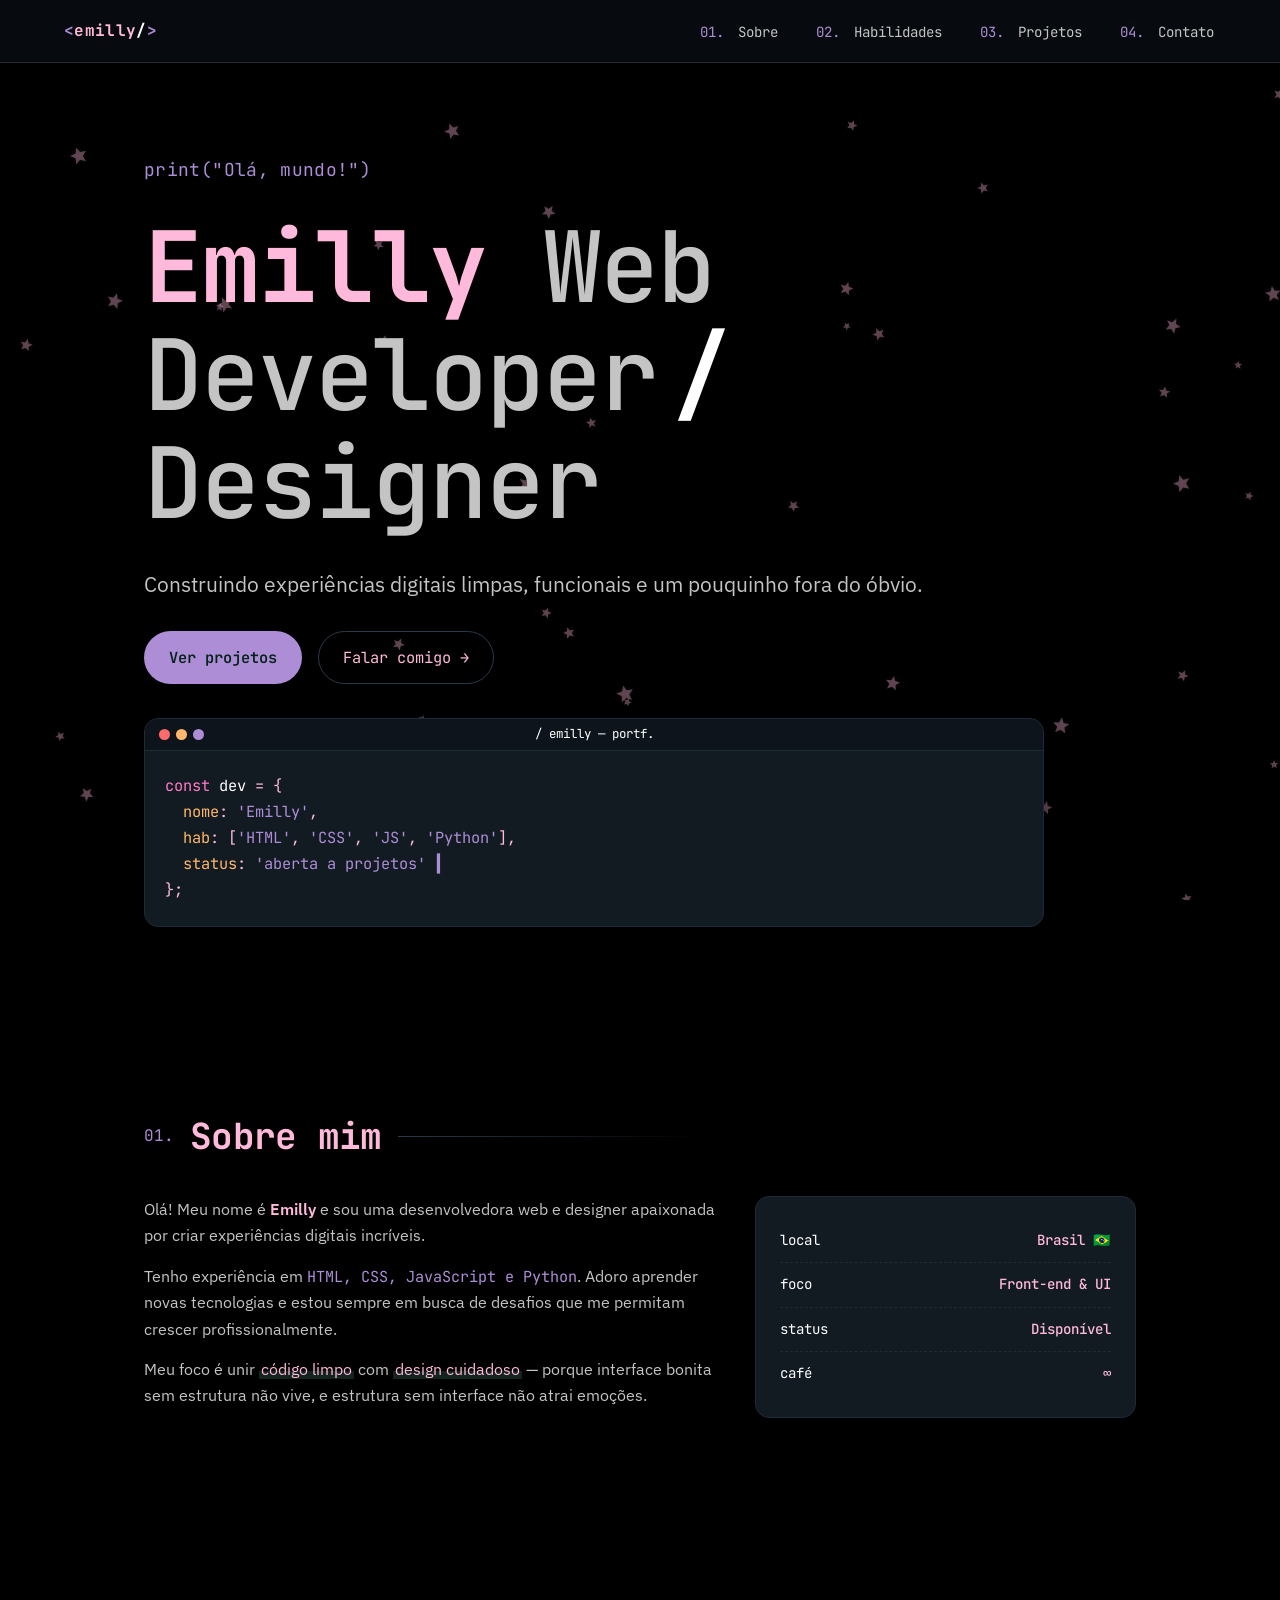
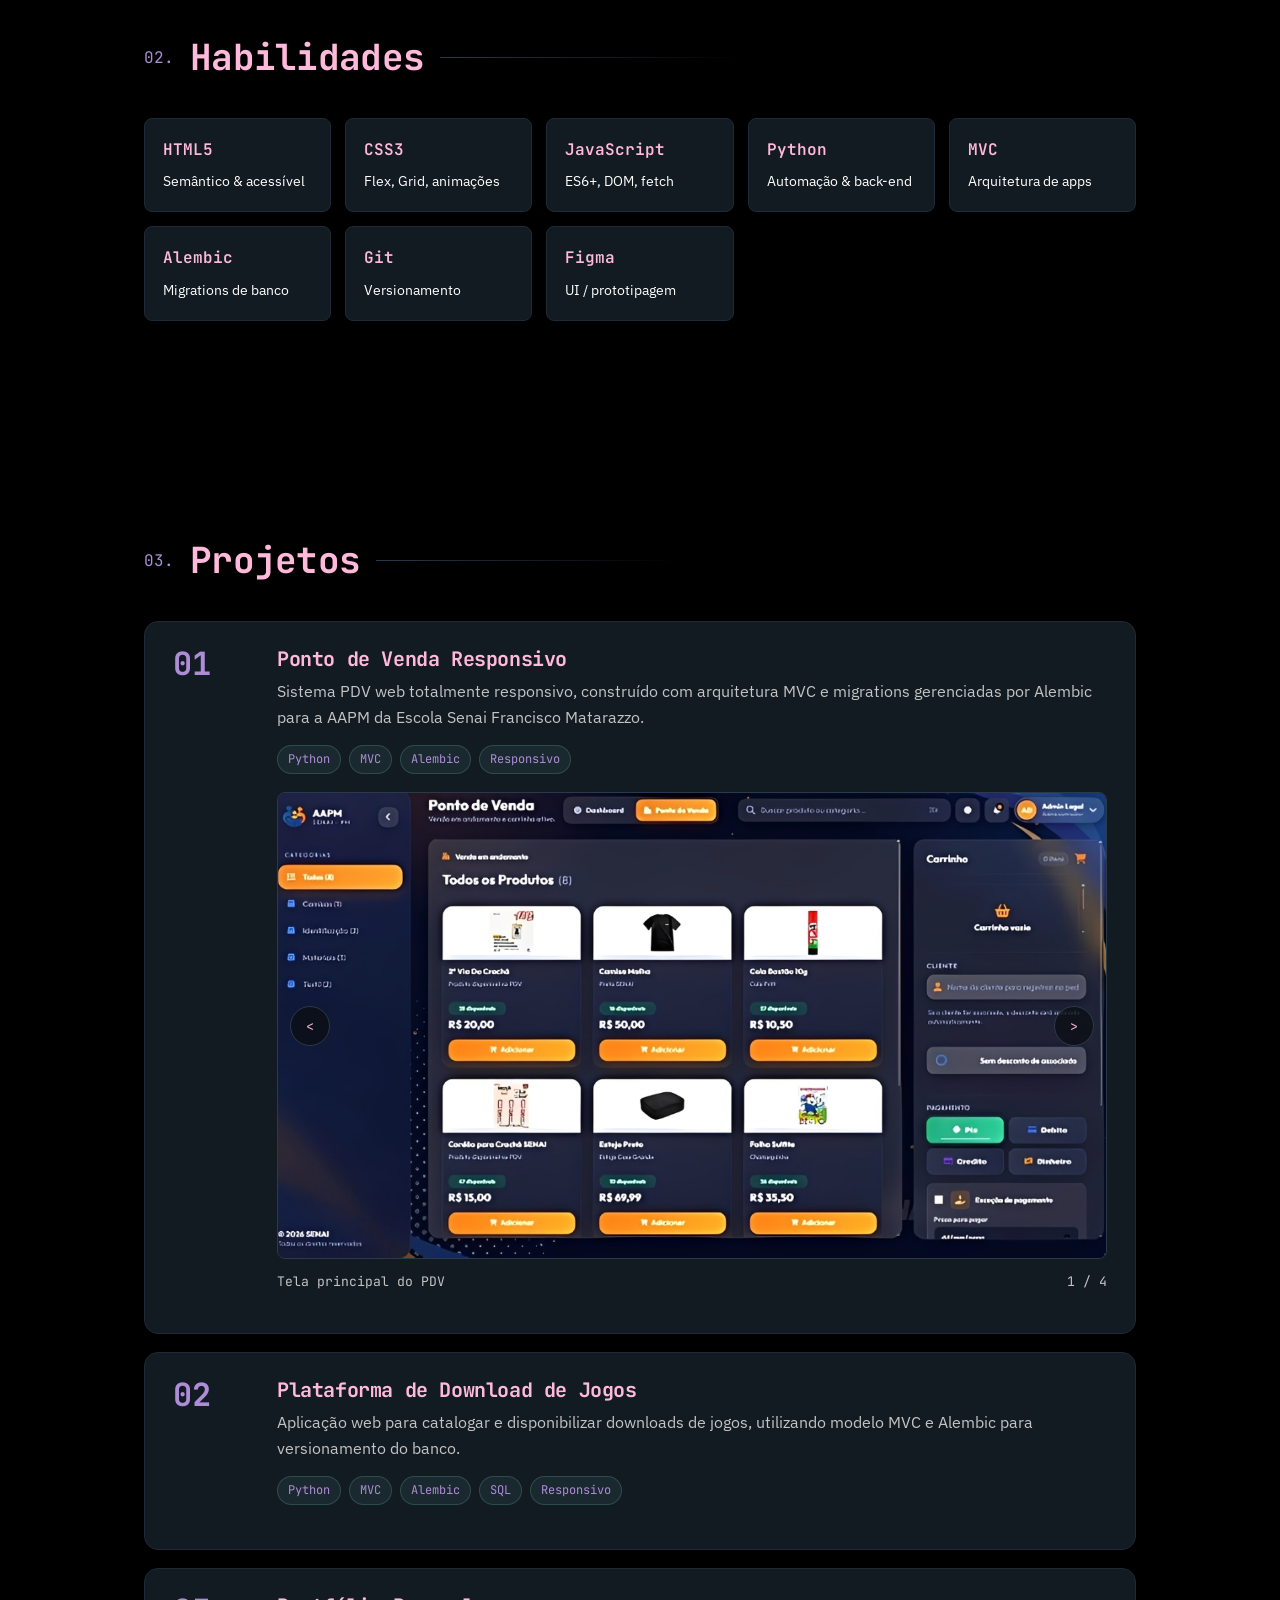
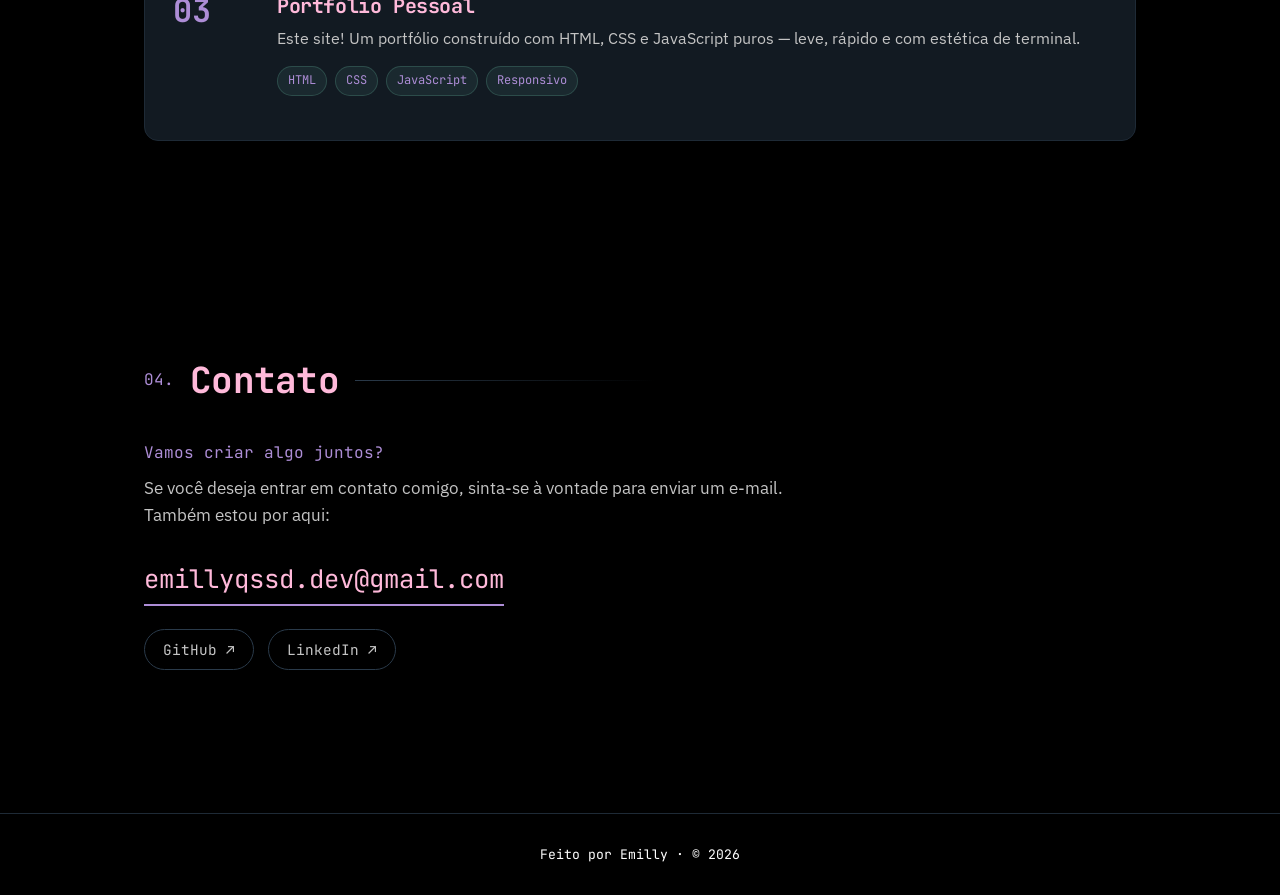
==== commit 9bf82f78: "Atualizando link do perfil do LinkedIn e ocultando a galeria de miniaturas" ====
--- a/index.html
+++ b/index.html
@@ -305,7 +305,7 @@
             </li>
             <li>
               <a
-                href="https://linkedin.com/in/emilly-quessada"
+                href="https://www.linkedin.com/in/emilly-quessada-922b1937a/"
                 target="_blank"
                 rel="noopener"
                 >LinkedIn ↗</a
--- a/styles/index.css
+++ b/styles/index.css
@@ -588,7 +588,7 @@
     white-space: nowrap;
 }
 .gallery-thumbs {
-    display: grid;
+    display: none;
     grid-template-columns: repeat(4, minmax(0, 1fr));
     gap: 10px;
 }
@@ -857,7 +857,6 @@
         flex-direction: column;
         gap: 4px;
     }
-    .gallery-thumbs { gap: 8px; }
     .gallery-thumb { height: 54px; }
     .gallery-lightbox {
         padding: 54px 12px 82px;
@@ -922,9 +921,6 @@
     }
     .project-card {
         padding: 18px;
-    }
-    .gallery-thumbs {
-        grid-template-columns: repeat(2, minmax(0, 1fr));
     }
     .gallery-thumb {
         height: 74px;
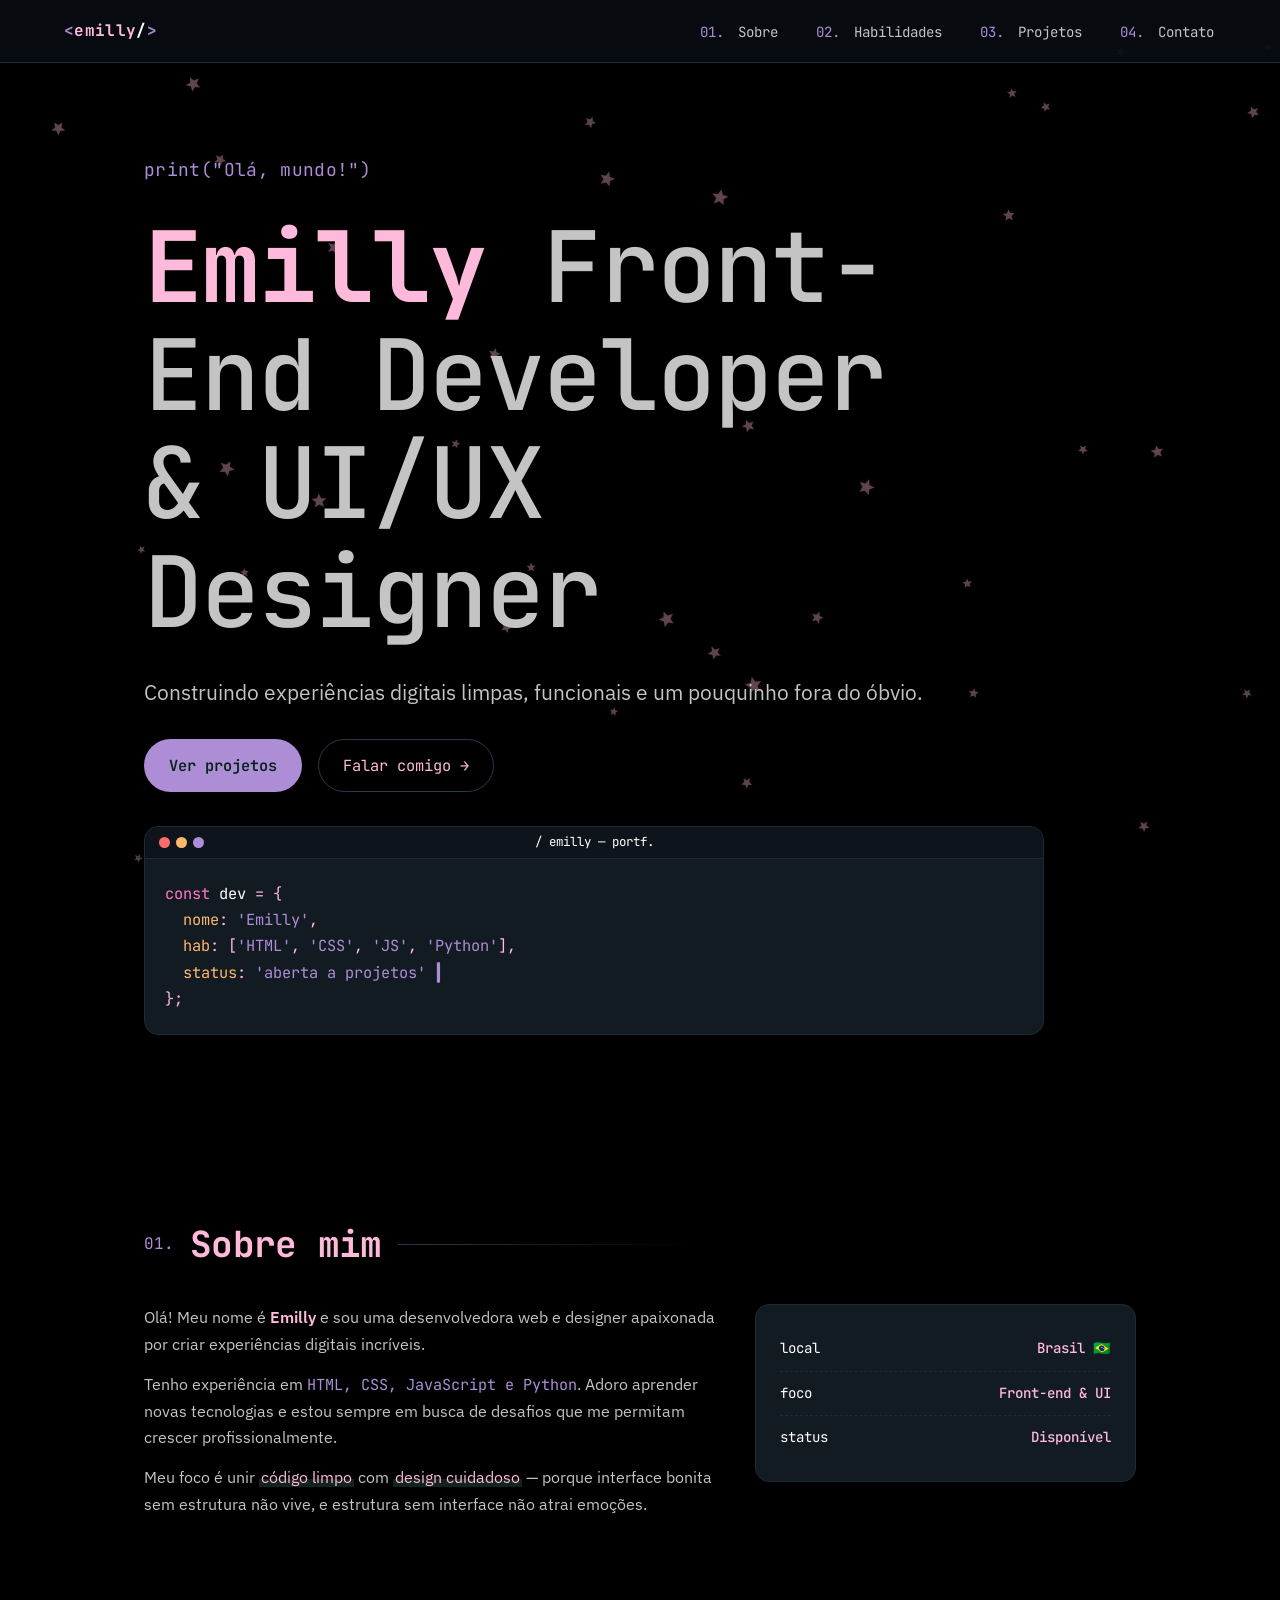
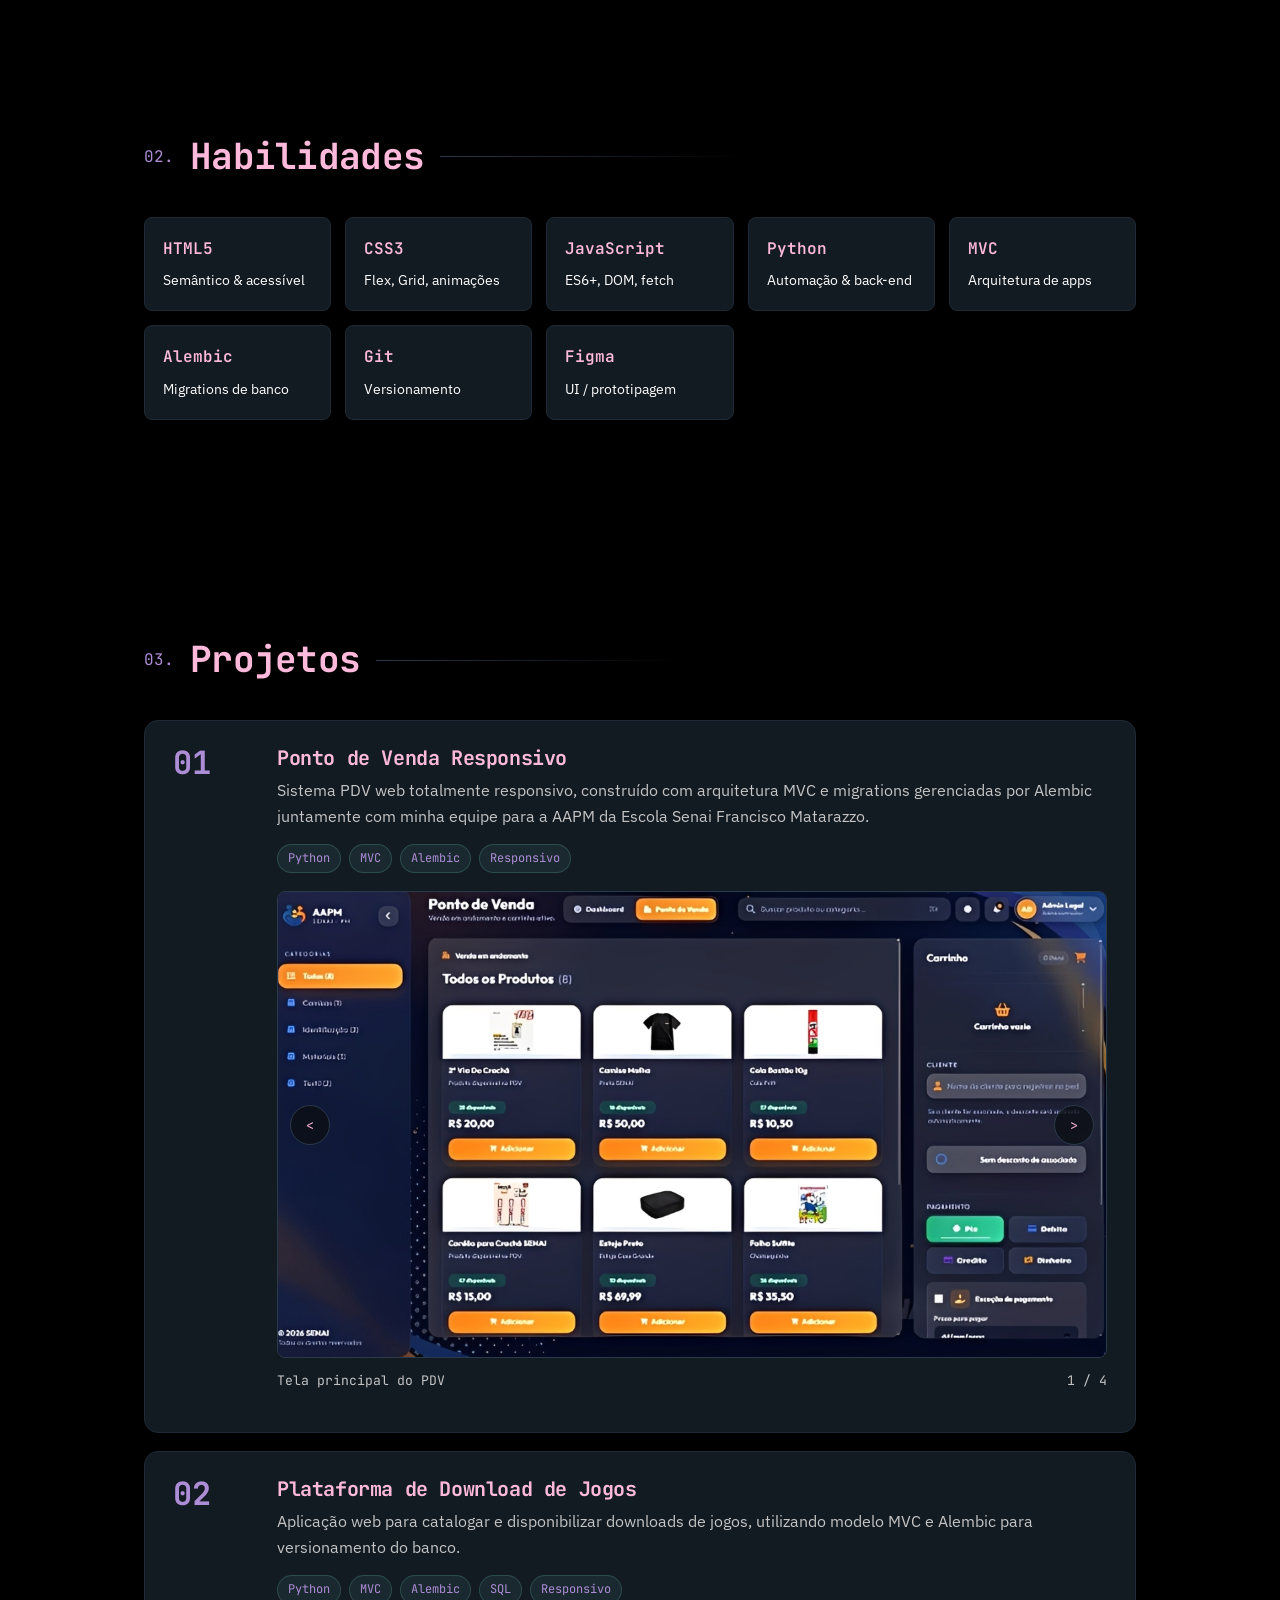
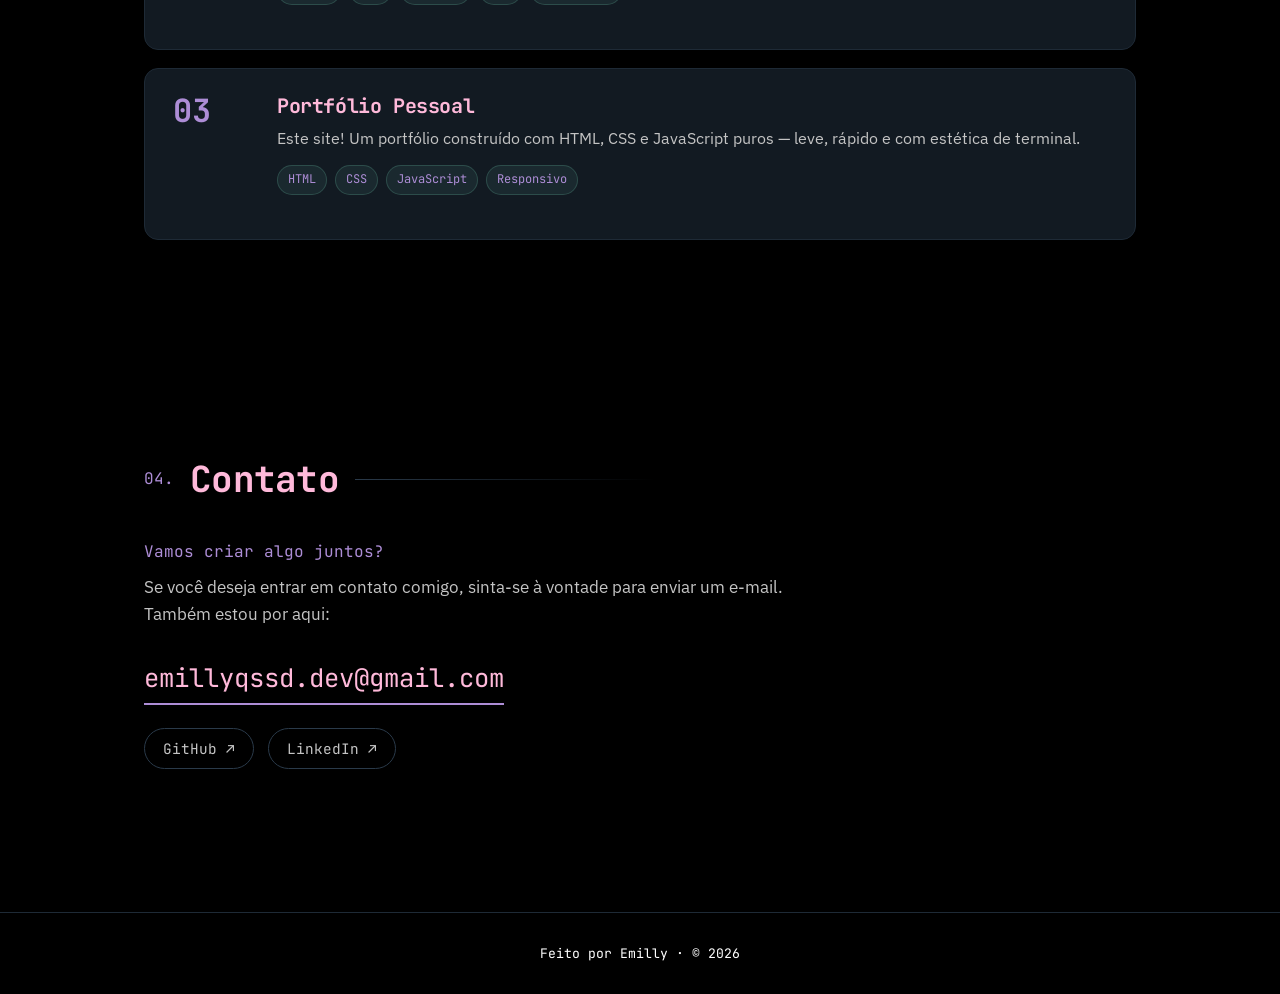
==== commit f42a1e66: "Atualizando informações." ====
--- a/index.html
+++ b/index.html
@@ -7,7 +7,7 @@
       name="description"
       content="Portfólio de Emilly — Web Developer & Designer"
     />
-    <title>Emilly · Web Desenvolvedora / Designer</title>
+    <title>Emilly · Front-End Developer & UI/UX Designer</title>
     <link rel="preconnect" href="https://fonts.googleapis.com" />
     <link rel="preconnect" href="https://fonts.gstatic.com" crossorigin />
     <link
@@ -60,7 +60,7 @@
               <span class="hero-name"
                 >Emilly
                 <span class="hero-role"
-                  >Web Developer<span class="slash">/<br></span>Designer</span
+                  >Front-End Developer <span class="slash"><br></span>& UI/UX Designer</span
                 ></span
               >
             </h1>
@@ -118,7 +118,6 @@
               <li><span>local</span><b>Brasil 🇧🇷</b></li>
               <li><span>foco</span><b>Front-end & UI</b></li>
               <li><span>status</span><b class="status-dot">Disponível</b></li>
-              <li><span>café</span><b>∞</b></li>
             </ul>
           </aside>
         </div>
@@ -155,7 +154,7 @@
               <h3>Ponto de Venda Responsivo</h3>
               <p>
                 Sistema PDV web totalmente responsivo, construído com
-                arquitetura MVC e migrations gerenciadas por Alembic para a AAPM
+                arquitetura MVC e migrations gerenciadas por Alembic juntamente com minha equipe para a AAPM
                 da Escola Senai Francisco Matarazzo.
               </p>
               <div class="project-tags">
--- a/styles/index.css
+++ b/styles/index.css
@@ -9,16 +9,14 @@
     --text-dim:      #c4c4c4;
     --text-mute:     #ffffff;
 
-    --accent:        #ad8dd6;   /* mint / terminal green */
-    --accent-2:      #ffffff;   /* cyan */
-    --accent-warm:   #ffb86b;   /* highlight warm */
+    --accent:        #ad8dd6;
+    --accent-2:      #ffffff;
+    --accent-warm:   #ffb86b;
     --danger:        #ff6a6a;
 
-    /* Typography */
     --font-mono: 'JetBrains Mono', ui-monospace, 'Fira Code', Menlo, monospace;
     --font-sans: 'IBM Plex Sans', system-ui, -apple-system, Segoe UI, sans-serif;
 
-    /* Layout */
     --maxw: 1120px;
     --radius: 14px;
     --radius-sm: 8px;
@@ -76,7 +74,6 @@
     max-width: 100%;
 }
 
-/* Subtle grid + noise background */
 body::before {
     content: \"\";
     position: fixed; inset: 0;
@@ -112,7 +109,6 @@
 }
 .skip-link:focus { left: 0; }
 
-/* ---------- Navbar ---------- */
 .navbar {
     position: sticky;
     top: 0;
@@ -244,7 +240,6 @@
     animation-delay: .28s;
 }
 
-/* Buttons */
 .btn {
     display: inline-flex; align-items: center; gap: 8px;
     font-family: var(--font-mono);
@@ -322,7 +317,6 @@
     margin-left: 2px;
 }
 
-/* ---------- Sections ---------- */
 .section {
     padding: clamp(60px, 9vw, 110px) clamp(20px, 5vw, 64px);
     max-width: var(--maxw);
@@ -352,7 +346,6 @@
     max-width: 300px;
 }
 
-/* ---------- About ---------- */
 .about-grid {
     display: grid;
     grid-template-columns: 1.5fr 1fr;
@@ -404,7 +397,6 @@
     animation: pulse 2s var(--ease) infinite;
 }
 
-/* ---------- Habilidades ---------- */
 .habilidades-grid {
     display: grid;
     grid-template-columns: repeat(auto-fill, minmax(180px, 1fr));
@@ -446,7 +438,6 @@
     color: var(--text-mute);
 }
 
-/* ---------- Projects ---------- */
 .projects-list {
     display: grid;
     gap: 18px;
@@ -679,7 +670,6 @@
     transform: translateY(-50%) scale(1.06);
 }
 
-/* ---------- Contact ---------- */
 .contact-inner {
     max-width: 680px;
 }
@@ -754,7 +744,6 @@
     50%     { box-shadow: 0 0 0 8px rgba(126,231,199,0.04); }
 }
 
-/* ---------- Focus states ---------- */
 a:focus-visible,
 button:focus-visible {
     outline: 2px solid var(--accent);
